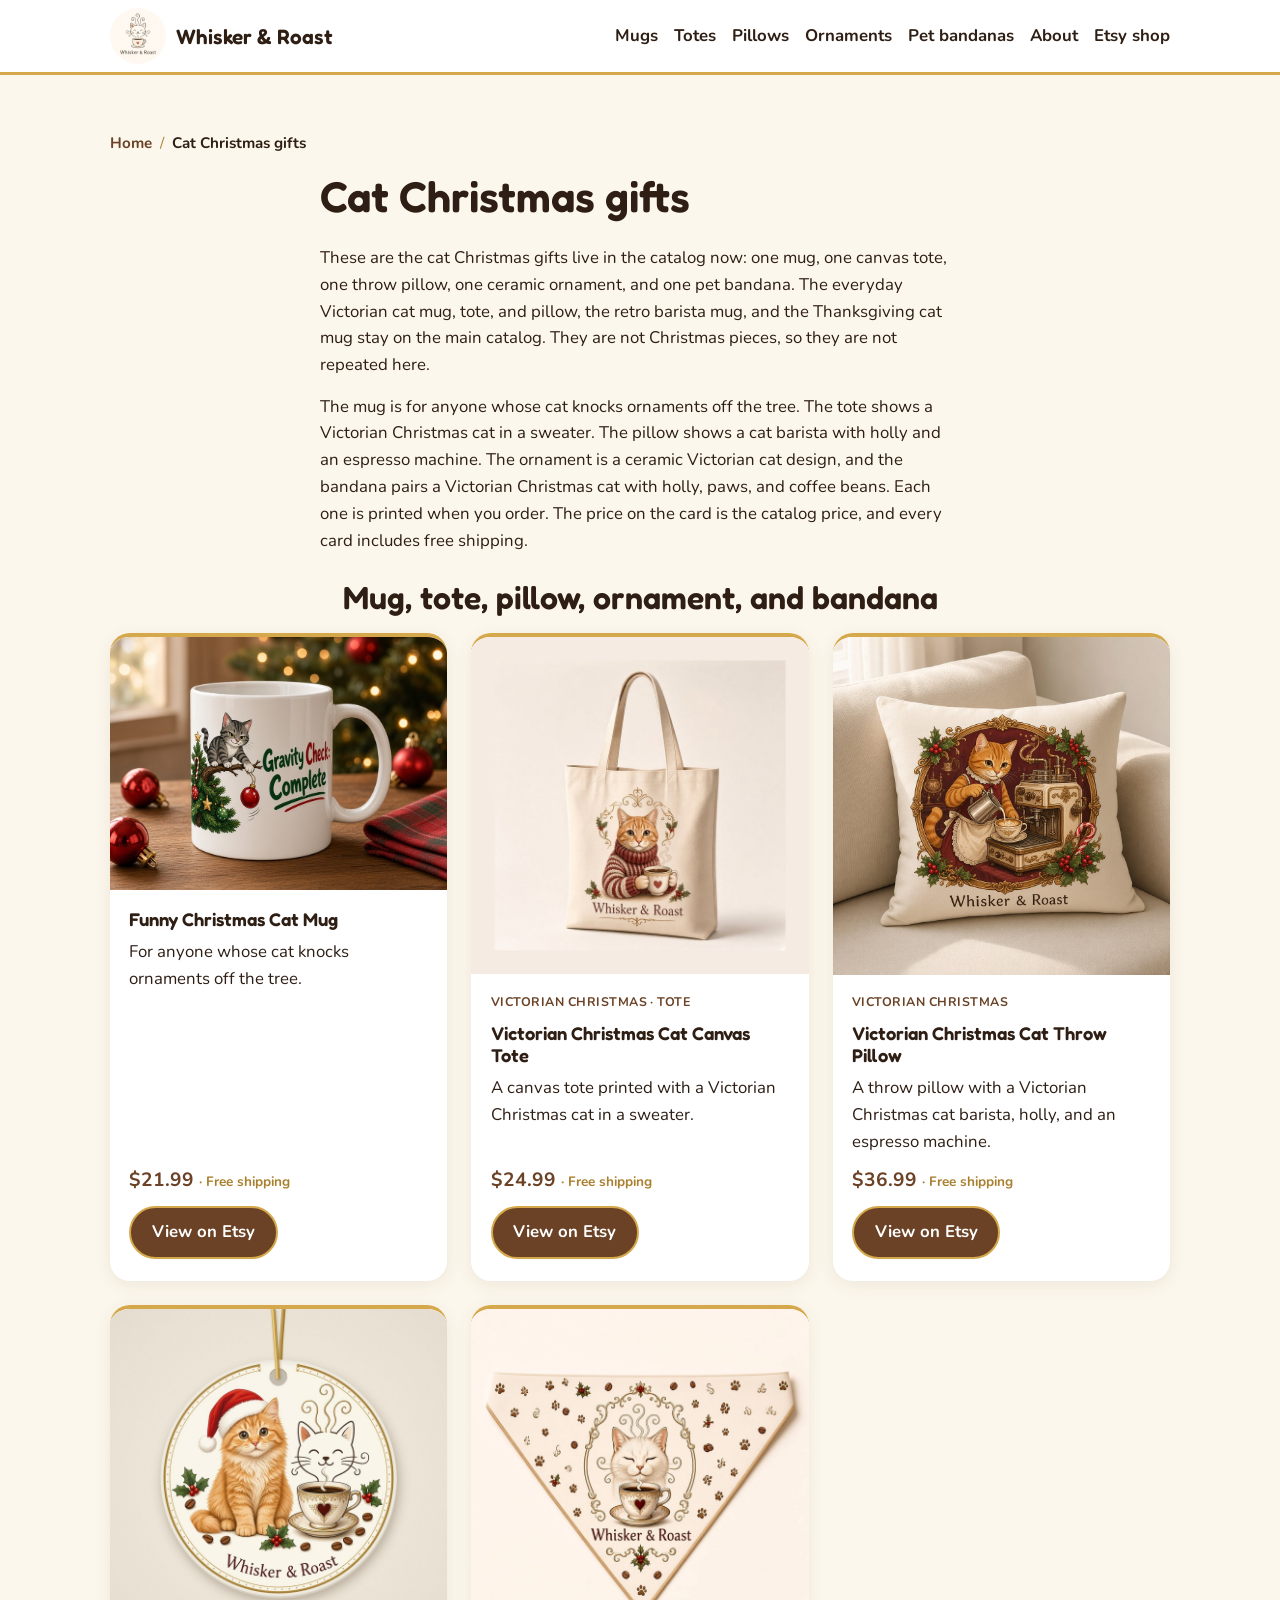
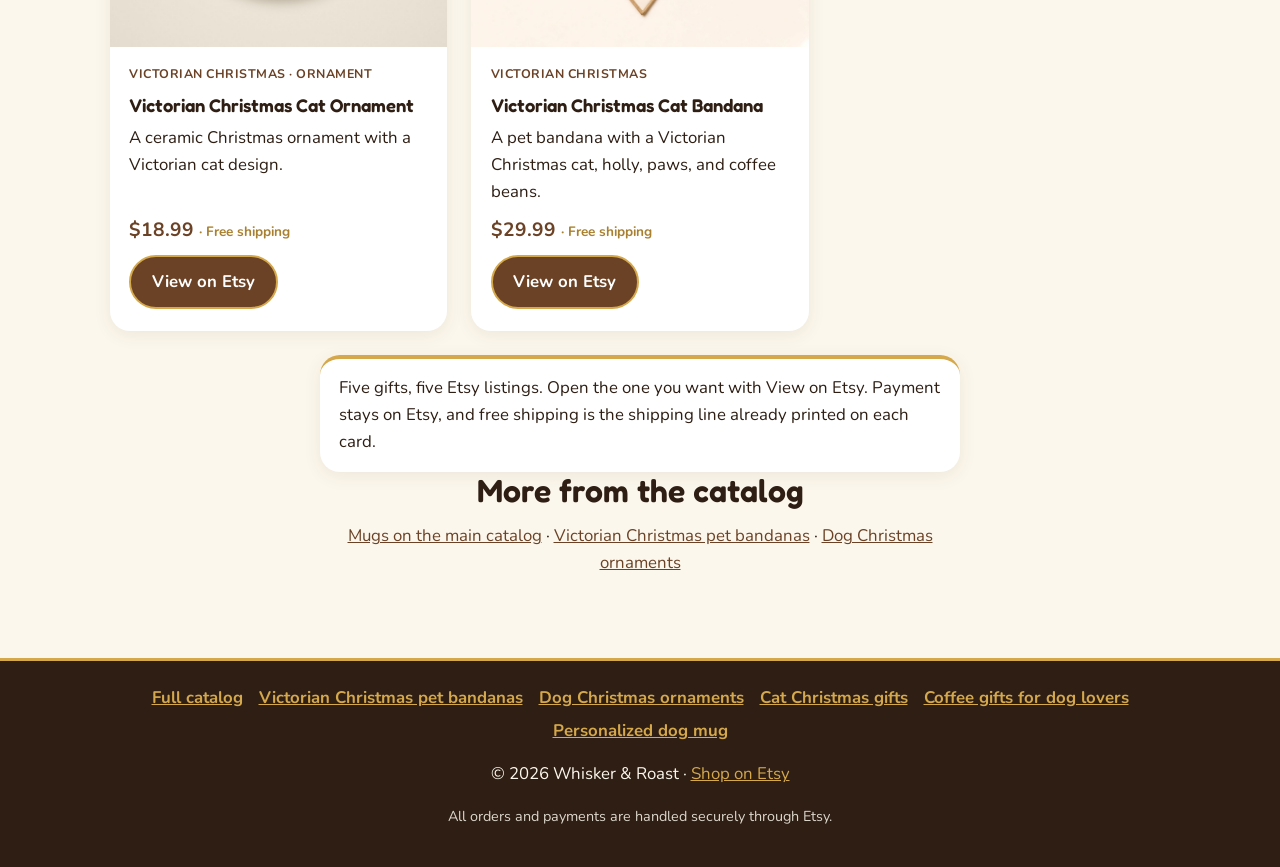
==== cat-christmas-gifts/index.html @ e95209ba "Add crawlable gift pages for live catalog products Give the Victorian bandanas, Victorian dog orname" ====
<!DOCTYPE html>
<html lang="en">
<head>
  <meta charset="utf-8">
  <meta name="viewport" content="width=device-width, initial-scale=1">
  <title>Cat Christmas Gifts — Whisker &amp; Roast</title>
  <meta name="description" content="Cat Christmas gifts from the live catalog: a funny mug, Victorian tote, throw pillow, ceramic ornament, and pet bandana. Free shipping, checkout on Etsy.">
  <link rel="canonical" href="https://whiskerandroast.com/cat-christmas-gifts/">
  <meta property="og:type" content="website">
  <meta property="og:site_name" content="Whisker &amp; Roast">
  <meta property="og:title" content="Cat Christmas Gifts — Whisker &amp; Roast">
  <meta property="og:description" content="Cat Christmas gifts from the live catalog: a funny mug, Victorian tote, throw pillow, ceramic ornament, and pet bandana. Free shipping, checkout on Etsy.">
  <meta property="og:url" content="https://whiskerandroast.com/cat-christmas-gifts/">
  <meta property="og:image" content="https://whiskerandroast.com/images/02_cat_ornament_mockup.jpg">
  <meta property="og:image:alt" content="White coffee mug showing a cat knocking a red ornament off a Christmas tree, with the words Gravity Check: Complete.">
  <meta property="og:image:width" content="900">
  <meta property="og:image:height" content="675">
  <meta name="twitter:card" content="summary_large_image">
  <meta name="twitter:title" content="Cat Christmas Gifts — Whisker &amp; Roast">
  <meta name="twitter:description" content="Cat Christmas gifts from the live catalog: a funny mug, Victorian tote, throw pillow, ceramic ornament, and pet bandana. Free shipping, checkout on Etsy.">
  <meta name="twitter:image" content="https://whiskerandroast.com/images/02_cat_ornament_mockup.jpg">
  <meta name="twitter:image:alt" content="White coffee mug showing a cat knocking a red ornament off a Christmas tree, with the words Gravity Check: Complete.">
  <script type="application/ld+json">
  {
  "@context": "https://schema.org",
  "@graph": [
    {
      "@type": "Organization",
      "@id": "https://whiskerandroast.com/#organization",
      "name": "Whisker & Roast",
      "url": "https://whiskerandroast.com/",
      "logo": "https://whiskerandroast.com/images/logo.jpg",
      "description": "Print-on-demand dog and cat coffee mugs, canvas totes, throw pillows, Christmas ornaments, and pet bandanas, sold on Etsy.",
      "sameAs": [
        "https://www.etsy.com/shop/WhiskerAndRoast"
      ]
    },
    {
      "@type": "WebSite",
      "@id": "https://whiskerandroast.com/#website",
      "url": "https://whiskerandroast.com/",
      "name": "Whisker & Roast",
      "publisher": {
        "@id": "https://whiskerandroast.com/#organization"
      },
      "description": "Catalog of Whisker & Roast pet and coffee-themed gifts; purchases complete on Etsy."
    },
    {
      "@type": "WebPage",
      "@id": "https://whiskerandroast.com/cat-christmas-gifts/#webpage",
      "url": "https://whiskerandroast.com/cat-christmas-gifts/",
      "name": "Cat Christmas Gifts — Whisker & Roast",
      "description": "Cat Christmas gifts from the live catalog: a funny mug, Victorian tote, throw pillow, ceramic ornament, and pet bandana. Free shipping, checkout on Etsy.",
      "inLanguage": "en",
      "isPartOf": {
        "@id": "https://whiskerandroast.com/#website"
      },
      "publisher": {
        "@id": "https://whiskerandroast.com/#organization"
      },
      "breadcrumb": {
        "@id": "https://whiskerandroast.com/cat-christmas-gifts/#breadcrumb"
      },
      "mainEntity": {
        "@id": "https://whiskerandroast.com/cat-christmas-gifts/#products"
      },
      "primaryImageOfPage": {
        "@type": "ImageObject",
        "url": "https://whiskerandroast.com/images/02_cat_ornament_mockup.jpg",
        "width": 900,
        "height": 675,
        "caption": "White coffee mug showing a cat knocking a red ornament off a Christmas tree, with the words Gravity Check: Complete."
      }
    },
    {
      "@type": "BreadcrumbList",
      "@id": "https://whiskerandroast.com/cat-christmas-gifts/#breadcrumb",
      "itemListElement": [
        {
          "@type": "ListItem",
          "position": 1,
          "name": "Home",
          "item": "https://whiskerandroast.com/"
        },
        {
          "@type": "ListItem",
          "position": 2,
          "name": "Cat Christmas gifts",
          "item": "https://whiskerandroast.com/cat-christmas-gifts/"
        }
      ]
    },
    {
      "@type": "ItemList",
      "@id": "https://whiskerandroast.com/cat-christmas-gifts/#products",
      "name": "Cat Christmas gifts",
      "numberOfItems": 5,
      "itemListElement": [
        {
          "@type": "ListItem",
          "position": 1,
          "url": "https://whiskerandroast.com/cat-christmas-gifts/#funny-christmas-cat-mug",
          "name": "Funny Christmas Cat Mug",
          "item": {
            "@id": "https://whiskerandroast.com/cat-christmas-gifts/#funny-christmas-cat-mug"
          }
        },
        {
          "@type": "ListItem",
          "position": 2,
          "url": "https://whiskerandroast.com/cat-christmas-gifts/#victorian-christmas-cat-canvas-tote",
          "name": "Victorian Christmas Cat Canvas Tote",
          "item": {
            "@id": "https://whiskerandroast.com/cat-christmas-gifts/#victorian-christmas-cat-canvas-tote"
          }
        },
        {
          "@type": "ListItem",
          "position": 3,
          "url": "https://whiskerandroast.com/cat-christmas-gifts/#victorian-christmas-cat-throw-pillow",
          "name": "Victorian Christmas Cat Throw Pillow",
          "item": {
            "@id": "https://whiskerandroast.com/cat-christmas-gifts/#victorian-christmas-cat-throw-pillow"
          }
        },
        {
          "@type": "ListItem",
          "position": 4,
          "url": "https://whiskerandroast.com/cat-christmas-gifts/#victorian-christmas-cat-ornament",
          "name": "Victorian Christmas Cat Ornament",
          "item": {
            "@id": "https://whiskerandroast.com/cat-christmas-gifts/#victorian-christmas-cat-ornament"
          }
        },
        {
          "@type": "ListItem",
          "position": 5,
          "url": "https://whiskerandroast.com/cat-christmas-gifts/#victorian-christmas-cat-bandana",
          "name": "Victorian Christmas Cat Bandana",
          "item": {
            "@id": "https://whiskerandroast.com/cat-christmas-gifts/#victorian-christmas-cat-bandana"
          }
        }
      ]
    },
    {
      "@type": "Product",
      "@id": "https://whiskerandroast.com/cat-christmas-gifts/#funny-christmas-cat-mug",
      "name": "Funny Christmas Cat Mug",
      "description": "For anyone whose cat knocks ornaments off the tree.",
      "image": {
        "@type": "ImageObject",
        "url": "https://whiskerandroast.com/images/02_cat_ornament_mockup.jpg",
        "width": 900,
        "height": 675,
        "caption": "White coffee mug showing a cat knocking a red ornament off a Christmas tree, with the words Gravity Check: Complete."
      },
      "url": "https://whiskerandroast.com/cat-christmas-gifts/#funny-christmas-cat-mug",
      "brand": {
        "@type": "Brand",
        "name": "Whisker & Roast"
      },
      "offers": {
        "@type": "Offer",
        "url": "https://www.etsy.com/listing/4608947349/funny-christmas-cat-mug-cat-knocking",
        "price": "21.99",
        "priceCurrency": "USD",
        "seller": {
          "@id": "https://whiskerandroast.com/#organization"
        }
      }
    },
    {
      "@type": "Product",
      "@id": "https://whiskerandroast.com/cat-christmas-gifts/#victorian-christmas-cat-canvas-tote",
      "name": "Victorian Christmas Cat Canvas Tote",
      "description": "A canvas tote printed with a Victorian Christmas cat in a sweater.",
      "image": {
        "@type": "ImageObject",
        "url": "https://whiskerandroast.com/images/christmas_victorian_cat_tote.jpg",
        "width": 1400,
        "height": 1400,
        "caption": "Natural canvas tote printed with an orange tabby cat in a striped Christmas sweater, holding a coffee cup, with holly and the words Whisker and Roast."
      },
      "url": "https://whiskerandroast.com/cat-christmas-gifts/#victorian-christmas-cat-canvas-tote",
      "brand": {
        "@type": "Brand",
        "name": "Whisker & Roast"
      },
      "offers": {
        "@type": "Offer",
        "url": "https://www.etsy.com/listing/4610541437/victorian-christmas-cat-canvas-tote",
        "price": "24.99",
        "priceCurrency": "USD",
        "seller": {
          "@id": "https://whiskerandroast.com/#organization"
        }
      }
    },
    {
      "@type": "Product",
      "@id": "https://whiskerandroast.com/cat-christmas-gifts/#victorian-christmas-cat-throw-pillow",
      "name": "Victorian Christmas Cat Throw Pillow",
      "description": "A throw pillow with a Victorian Christmas cat barista, holly, and an espresso machine.",
      "image": {
        "@type": "ImageObject",
        "url": "https://whiskerandroast.com/images/christmas_victorian_cat_pillow.jpg",
        "width": 1024,
        "height": 1024,
        "caption": "Throw pillow on a sofa showing an orange cat barista at an espresso machine, framed by holly, with the words Whisker and Roast."
      },
      "url": "https://whiskerandroast.com/cat-christmas-gifts/#victorian-christmas-cat-throw-pillow",
      "brand": {
        "@type": "Brand",
        "name": "Whisker & Roast"
      },
      "offers": {
        "@type": "Offer",
        "url": "https://www.etsy.com/listing/4610563064/victorian-christmas-cat-throw-pillow",
        "price": "36.99",
        "priceCurrency": "USD",
        "seller": {
          "@id": "https://whiskerandroast.com/#organization"
        }
      }
    },
    {
      "@type": "Product",
      "@id": "https://whiskerandroast.com/cat-christmas-gifts/#victorian-christmas-cat-ornament",
      "name": "Victorian Christmas Cat Ornament",
      "description": "A ceramic Christmas ornament with a Victorian cat design.",
      "image": {
        "@type": "ImageObject",
        "url": "https://whiskerandroast.com/images/christmas_victorian_cat_ornament.jpg",
        "width": 1400,
        "height": 1400,
        "caption": "Round cream ceramic Christmas ornament hung from a gold cord, an orange kitten in a Santa hat beside a gold-trimmed coffee cup, holly, coffee beans, and the words Whisker and Roast."
      },
      "url": "https://whiskerandroast.com/cat-christmas-gifts/#victorian-christmas-cat-ornament",
      "brand": {
        "@type": "Brand",
        "name": "Whisker & Roast"
      },
      "offers": {
        "@type": "Offer",
        "url": "https://www.etsy.com/listing/4610562234/victorian-christmas-cat-ornament-whisker",
        "price": "18.99",
        "priceCurrency": "USD",
        "seller": {
          "@id": "https://whiskerandroast.com/#organization"
        }
      }
    },
    {
      "@type": "Product",
      "@id": "https://whiskerandroast.com/cat-christmas-gifts/#victorian-christmas-cat-bandana",
      "name": "Victorian Christmas Cat Bandana",
      "description": "A pet bandana with a Victorian Christmas cat, holly, paws, and coffee beans.",
      "image": {
        "@type": "ImageObject",
        "url": "https://whiskerandroast.com/images/christmas_victorian_cat_bandana.jpg",
        "width": 1400,
        "height": 1400,
        "caption": "Cream triangular pet bandana with a Victorian Christmas cat, a coffee cup, holly, paw prints, and coffee beans."
      },
      "url": "https://whiskerandroast.com/cat-christmas-gifts/#victorian-christmas-cat-bandana",
      "brand": {
        "@type": "Brand",
        "name": "Whisker & Roast"
      },
      "offers": {
        "@type": "Offer",
        "url": "https://www.etsy.com/listing/4610562736/victorian-christmas-cat-bandana-whisker",
        "price": "29.99",
        "priceCurrency": "USD",
        "seller": {
          "@id": "https://whiskerandroast.com/#organization"
        }
      }
    }
  ]
}
  </script>
  <link rel="icon" href="/favicon.ico" sizes="any">
  <link rel="apple-touch-icon" href="/images/apple-touch-icon.png">
  <meta name="theme-color" content="#FCF8EF">
  <link rel="preconnect" href="https://fonts.googleapis.com">
  <link rel="preconnect" href="https://fonts.gstatic.com" crossorigin>
  <link href="https://fonts.googleapis.com/css2?family=Fredoka:wght@500;600&family=Nunito:wght@400;600;700&display=swap" rel="stylesheet">
  <link rel="stylesheet" href="/css/style.css">
</head>
<body>
  <a class="skip" href="#main">Skip to content</a>
  <header class="site-header">
    <div class="wrap header-inner">
      <a class="brand" href="/"><img src="/images/logo.jpg" alt="Whisker &amp; Roast logo" width="56" height="56"><span>Whisker &amp; Roast</span></a>
      <nav class="site-nav" aria-label="Main">
        <a href="/#mugs">Mugs</a>
        <a href="/#totes">Totes</a>
        <a href="/#pillows">Pillows</a>
        <a href="/#ornaments">Ornaments</a>
        <a href="/#bandanas">Pet bandanas</a>
        <a href="/#about">About</a>
        <a href="https://www.etsy.com/shop/WhiskerAndRoast" target="_blank" rel="noopener">Etsy shop</a>
      </nav>
    </div>
  </header>
  <main id="main">
    <article class="wrap section">
      <nav class="crumbs" aria-label="Breadcrumb">
        <ol>
          <li><a href="/">Home</a></li>
          <li aria-current="page">Cat Christmas gifts</li>
        </ol>
      </nav>
      <div class="page-intro">
        <h1>Cat Christmas gifts</h1>
        <p>These are the cat Christmas gifts live in the catalog now: one mug, one canvas tote, one throw pillow, one ceramic ornament, and one pet bandana. The everyday Victorian cat mug, tote, and pillow, the retro barista mug, and the Thanksgiving cat mug stay on the main catalog. They are not Christmas pieces, so they are not repeated here.</p>
        <p>The mug is for anyone whose cat knocks ornaments off the tree. The tote shows a Victorian Christmas cat in a sweater. The pillow shows a cat barista with holly and an espresso machine. The ornament is a ceramic Victorian cat design, and the bandana pairs a Victorian Christmas cat with holly, paws, and coffee beans. Each one is printed when you order. The price on the card is the catalog price, and every card includes free shipping.</p>
      </div>
      <h2>Mug, tote, pillow, ornament, and bandana</h2>
      <div class="grid">
      <article class="card" id="funny-christmas-cat-mug">
        <img src="/images/02_cat_ornament_mockup.jpg" alt="White coffee mug showing a cat knocking a red ornament off a Christmas tree, with the words Gravity Check: Complete." width="900" height="675" loading="lazy">
        <div class="card-body">
          <h3>Funny Christmas Cat Mug</h3>
          <p>For anyone whose cat knocks ornaments off the tree.</p>
          <p class="price">$21.99 <span>· Free shipping</span></p>
          <a class="btn" href="https://www.etsy.com/listing/4608947349/funny-christmas-cat-mug-cat-knocking" target="_blank" rel="noopener" aria-label="View Funny Christmas Cat Mug on Etsy">View on Etsy</a>
        </div>
      </article>
      <article class="card" id="victorian-christmas-cat-canvas-tote">
        <img src="/images/christmas_victorian_cat_tote.jpg" alt="Natural canvas tote printed with an orange tabby cat in a striped Christmas sweater, holding a coffee cup, with holly and the words Whisker and Roast." width="1400" height="1400" loading="lazy">
        <div class="card-body">
          <p class="collection">Victorian Christmas · Tote</p>
          <h3>Victorian Christmas Cat Canvas Tote</h3>
          <p>A canvas tote printed with a Victorian Christmas cat in a sweater.</p>
          <p class="price">$24.99 <span>· Free shipping</span></p>
          <a class="btn" href="https://www.etsy.com/listing/4610541437/victorian-christmas-cat-canvas-tote" target="_blank" rel="noopener" aria-label="View Victorian Christmas Cat Canvas Tote on Etsy">View on Etsy</a>
        </div>
      </article>
      <article class="card" id="victorian-christmas-cat-throw-pillow">
        <img src="/images/christmas_victorian_cat_pillow.jpg" alt="Throw pillow on a sofa showing an orange cat barista at an espresso machine, framed by holly, with the words Whisker and Roast." width="1024" height="1024" loading="lazy">
        <div class="card-body">
          <p class="collection">Victorian Christmas</p>
          <h3>Victorian Christmas Cat Throw Pillow</h3>
          <p>A throw pillow with a Victorian Christmas cat barista, holly, and an espresso machine.</p>
          <p class="price">$36.99 <span>· Free shipping</span></p>
          <a class="btn" href="https://www.etsy.com/listing/4610563064/victorian-christmas-cat-throw-pillow" target="_blank" rel="noopener" aria-label="View Victorian Christmas Cat Throw Pillow on Etsy">View on Etsy</a>
        </div>
      </article>
      <article class="card" id="victorian-christmas-cat-ornament">
        <img src="/images/christmas_victorian_cat_ornament.jpg" alt="Round cream ceramic Christmas ornament hung from a gold cord, an orange kitten in a Santa hat beside a gold-trimmed coffee cup, holly, coffee beans, and the words Whisker and Roast." width="1400" height="1400" loading="lazy">
        <div class="card-body">
          <p class="collection">Victorian Christmas · Ornament</p>
          <h3>Victorian Christmas Cat Ornament</h3>
          <p>A ceramic Christmas ornament with a Victorian cat design.</p>
          <p class="price">$18.99 <span>· Free shipping</span></p>
          <a class="btn" href="https://www.etsy.com/listing/4610562234/victorian-christmas-cat-ornament-whisker" target="_blank" rel="noopener" aria-label="View Victorian Christmas Cat Ornament on Etsy">View on Etsy</a>
        </div>
      </article>
      <article class="card" id="victorian-christmas-cat-bandana">
        <img src="/images/christmas_victorian_cat_bandana.jpg" alt="Cream triangular pet bandana with a Victorian Christmas cat, a coffee cup, holly, paw prints, and coffee beans." width="1400" height="1400" loading="lazy">
        <div class="card-body">
          <p class="collection">Victorian Christmas</p>
          <h3>Victorian Christmas Cat Bandana</h3>
          <p>A pet bandana with a Victorian Christmas cat, holly, paws, and coffee beans.</p>
          <p class="price">$29.99 <span>· Free shipping</span></p>
          <a class="btn" href="https://www.etsy.com/listing/4610562736/victorian-christmas-cat-bandana-whisker" target="_blank" rel="noopener" aria-label="View Victorian Christmas Cat Bandana on Etsy">View on Etsy</a>
        </div>
      </article>
      </div>
      <div class="page-note">
        <p>Five gifts, five Etsy listings. Open the one you want with View on Etsy. Payment stays on Etsy, and free shipping is the shipping line already printed on each card.</p>
      </div>
      <h2>More from the catalog</h2>
      <p class="lead"><a href="/#mugs">Mugs on the main catalog</a> · <a href="/victorian-christmas-pet-bandana/">Victorian Christmas pet bandanas</a> · <a href="/dog-christmas-ornaments/">Dog Christmas ornaments</a></p>
    </article>
  </main>
  <footer class="site-footer">
    <div class="wrap">
      <nav class="footer-links" aria-label="Gift pages">
        <a href="/">Full catalog</a>
        <a href="/victorian-christmas-pet-bandana/">Victorian Christmas pet bandanas</a>
        <a href="/dog-christmas-ornaments/">Dog Christmas ornaments</a>
        <a href="/cat-christmas-gifts/" aria-current="page">Cat Christmas gifts</a>
        <a href="/coffee-gifts-for-dog-lovers/">Coffee gifts for dog lovers</a>
        <a href="/personalized-dog-mug/">Personalized dog mug</a>
      </nav>
      <p>© 2026 Whisker &amp; Roast · <a href="https://www.etsy.com/shop/WhiskerAndRoast" target="_blank" rel="noopener">Shop on Etsy</a></p>
      <p class="small">All orders and payments are handled securely through Etsy.</p>
    </div>
  </footer>
</body>
</html>
---- css/style.css ----
:root{--cream:#FCF7EC;--brown:#2E1E14;--coffee:#6B4226;--gold:#D4A84B;--golddk:#A9802F;--wash:#EFDFC0;--white:#fff}
*{box-sizing:border-box}html{scroll-behavior:smooth}
body{margin:0;background:var(--cream);color:var(--brown);font:1.05rem/1.6 Nunito,system-ui,sans-serif}
h1,h2,h3{font-family:Fredoka,Nunito,sans-serif;font-weight:600;line-height:1.2;margin:0 0 .5em}
a{color:var(--coffee)}img{max-width:100%;height:auto;display:block}
:focus-visible{outline:3px solid var(--golddk);outline-offset:3px}
.wrap{max-width:1100px;margin:0 auto;padding:0 1.25rem}
.skip{position:absolute;left:-999px;top:0;background:var(--brown);color:#fff;padding:.5rem 1rem;z-index:10}.skip:focus{left:0}
.site-header{background:var(--white);border-bottom:3px solid var(--gold);position:sticky;top:0;z-index:5}
.header-inner{display:flex;align-items:center;justify-content:space-between;gap:1rem;padding-top:.5rem;padding-bottom:.5rem;flex-wrap:wrap}
.brand{display:flex;align-items:center;gap:.6rem;text-decoration:none;color:var(--brown);font:600 1.3rem Fredoka,sans-serif}
.brand img{width:56px;height:56px;border-radius:50%;object-fit:cover}
.site-nav{display:flex;gap:.15rem 1rem;flex-wrap:wrap;align-items:center}
.site-nav a{text-decoration:none;font-weight:700;color:var(--brown);padding:.4rem 0}
.site-nav a:hover,.site-nav a:focus-visible{color:var(--golddk)}
.hero{background:linear-gradient(180deg,var(--wash),var(--cream))}
.hero-inner{display:grid;grid-template-columns:1.2fr 1fr;gap:2rem;align-items:center;padding-top:3.5rem;padding-bottom:3.5rem}
.hero h1{font-size:clamp(2rem,5vw,3.2rem)}.hero p{font-size:1.15rem;max-width:40rem}
.hero-logo{border-radius:50%;max-width:340px;justify-self:center;border:4px solid var(--gold);box-shadow:0 10px 30px rgba(46,30,20,.18)}
.cta{display:flex;gap:.8rem;flex-wrap:wrap;margin-top:1.2rem}
.btn{display:inline-block;background:var(--coffee);color:#fff;border:2px solid var(--gold);text-decoration:none;font-weight:700;padding:.7rem 1.3rem;border-radius:999px;transition:background .2s}
.btn:hover,.btn:focus{background:var(--gold);color:var(--brown)}
.btn-alt{background:transparent;color:var(--brown);border:2px solid var(--brown)}.btn-alt:hover,.btn-alt:focus{background:var(--brown);color:#fff}
.section{padding-top:3.5rem;padding-bottom:3.5rem;scroll-margin-top:6.5rem}#about{scroll-margin-top:6.5rem}.section h2{font-size:2rem;text-align:center}
.lead{text-align:center;max-width:38rem;margin:-.2rem auto 1.6rem}
.grid{display:grid;grid-template-columns:repeat(auto-fit,minmax(min(100%,16.5rem),1fr));gap:1.5rem}
.grid+.grid{margin-top:1.25rem}
.card{background:var(--white);border-top:4px solid var(--gold);border-radius:20px;overflow:hidden;box-shadow:0 4px 18px rgba(61,43,31,.08);display:flex;flex-direction:column}
.card>img{width:100%;height:auto;object-fit:contain;background:var(--cream)}
.card-body{padding:1.1rem 1.2rem 1.4rem;display:flex;flex-direction:column;flex:1}
.card h3{font-size:1.15rem}.card p{margin:0 0 .6rem}
.collection{font-size:.78rem;font-weight:700;letter-spacing:.04em;text-transform:uppercase;color:var(--coffee);margin:0 0 .35rem}
.card-text{border-top:none;border-left:4px solid var(--gold);border-radius:16px}
.price{font-weight:700;font-size:1.2rem;color:var(--coffee);margin-top:auto!important}.price span{font-size:.85rem;color:var(--golddk)}
.card .btn{align-self:flex-start}
.about{background:var(--white)}.narrow{max-width:720px;text-align:center}
.site-footer{background:var(--brown);border-top:3px solid var(--gold);color:var(--cream);text-align:center;padding:1.5rem 0}.site-footer a{color:var(--gold)}.small{font-size:.9rem;opacity:.85}
.footer-links{display:flex;flex-wrap:wrap;justify-content:center;gap:.35rem 1rem;margin:0 0 .9rem;padding:0}
.footer-links a{font-weight:700}
.gift-guides{padding-top:1.75rem;padding-bottom:.25rem}
.gift-guides h2{font-size:1.5rem;text-align:center}
.gift-guides p{text-align:center;max-width:36rem;margin:0 auto 1rem}
.gift-guides ul{display:flex;flex-wrap:wrap;justify-content:center;gap:.6rem;list-style:none;margin:0;padding:0}
.gift-guides a{display:inline-block;background:var(--white);color:var(--brown);text-decoration:none;font-weight:700;border:2px solid var(--gold);border-radius:999px;padding:.5rem .95rem}
.gift-guides a:hover,.gift-guides a:focus-visible{background:var(--gold);color:var(--brown)}
.page-intro{max-width:40rem;margin:0 auto 1.5rem}
.page-intro h1{font-size:clamp(1.85rem,4.5vw,2.7rem)}
.page-intro p{margin:0 0 .9rem}
.crumbs{font-size:.95rem;margin:0 0 1rem}
.crumbs ol{display:flex;flex-wrap:wrap;gap:.3rem .5rem;list-style:none;padding:0;margin:0}
.crumbs a{font-weight:700;text-decoration:none}
.crumbs a:hover,.crumbs a:focus-visible{text-decoration:underline}
.crumbs li[aria-current="page"]{font-weight:700}
.crumbs li:not(:last-child)::after{content:"/";margin-left:.5rem;color:var(--golddk)}
.page-note{max-width:40rem;margin:1.5rem auto 0;background:var(--white);border-top:4px solid var(--gold);border-radius:20px;padding:1rem 1.2rem;box-shadow:0 4px 18px rgba(61,43,31,.08)}
.page-note p{margin:0}
.grid-single{grid-template-columns:repeat(auto-fit,minmax(min(100%,18rem),22.5rem));justify-content:center}
@media(min-width:860px){#pillows .grid{grid-template-columns:repeat(2,minmax(0,1fr))}}
@media(max-width:720px){
  .hero-inner{grid-template-columns:1fr;text-align:center}.hero p{margin:0 auto}.cta{justify-content:center}.hero-logo{max-width:220px;grid-row:1}
  .header-inner{align-items:flex-start}
  .site-nav{gap:.15rem .85rem}
  .section,#about{scroll-margin-top:10.5rem}
}
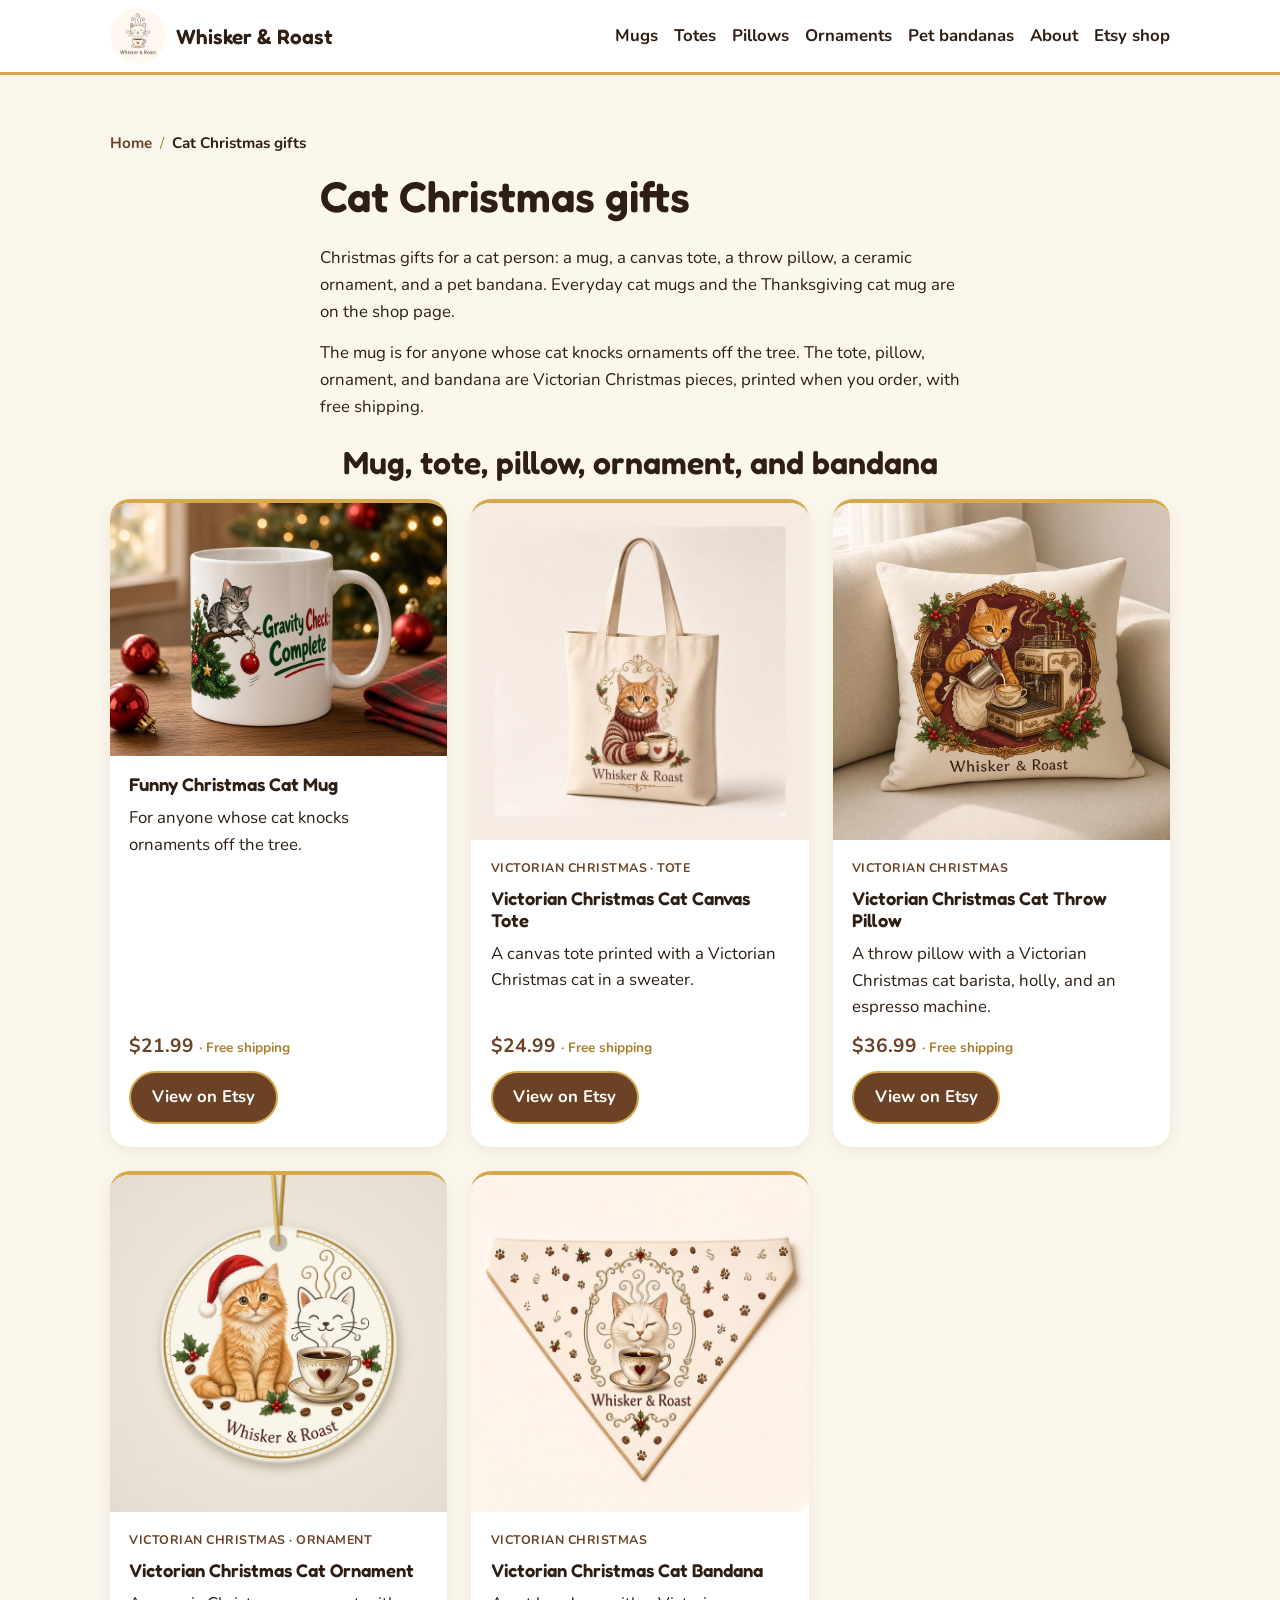
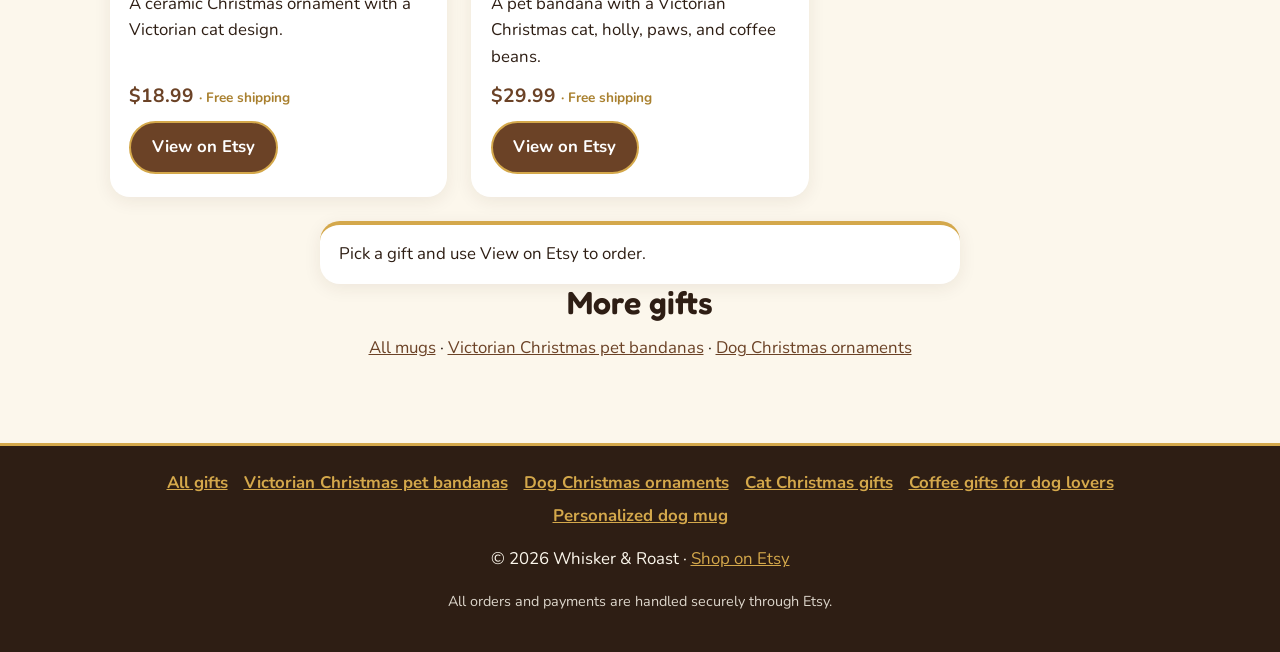
==== commit b4d60a05: "Polish gift page copy for shoppers Replace internal catalog notes with shorter customer wording. Pro" ====
--- a/cat-christmas-gifts/index.html
+++ b/cat-christmas-gifts/index.html
@@ -4,12 +4,12 @@
   <meta charset="utf-8">
   <meta name="viewport" content="width=device-width, initial-scale=1">
   <title>Cat Christmas Gifts — Whisker &amp; Roast</title>
-  <meta name="description" content="Cat Christmas gifts from the live catalog: a funny mug, Victorian tote, throw pillow, ceramic ornament, and pet bandana. Free shipping, checkout on Etsy.">
+  <meta name="description" content="Cat Christmas gifts: a funny mug, a Victorian tote, throw pillow, ceramic ornament, and pet bandana. Free shipping, and you order on Etsy.">
   <link rel="canonical" href="https://whiskerandroast.com/cat-christmas-gifts/">
   <meta property="og:type" content="website">
   <meta property="og:site_name" content="Whisker &amp; Roast">
   <meta property="og:title" content="Cat Christmas Gifts — Whisker &amp; Roast">
-  <meta property="og:description" content="Cat Christmas gifts from the live catalog: a funny mug, Victorian tote, throw pillow, ceramic ornament, and pet bandana. Free shipping, checkout on Etsy.">
+  <meta property="og:description" content="Cat Christmas gifts: a funny mug, a Victorian tote, throw pillow, ceramic ornament, and pet bandana. Free shipping, and you order on Etsy.">
   <meta property="og:url" content="https://whiskerandroast.com/cat-christmas-gifts/">
   <meta property="og:image" content="https://whiskerandroast.com/images/02_cat_ornament_mockup.jpg">
   <meta property="og:image:alt" content="White coffee mug showing a cat knocking a red ornament off a Christmas tree, with the words Gravity Check: Complete.">
@@ -17,7 +17,7 @@
   <meta property="og:image:height" content="675">
   <meta name="twitter:card" content="summary_large_image">
   <meta name="twitter:title" content="Cat Christmas Gifts — Whisker &amp; Roast">
-  <meta name="twitter:description" content="Cat Christmas gifts from the live catalog: a funny mug, Victorian tote, throw pillow, ceramic ornament, and pet bandana. Free shipping, checkout on Etsy.">
+  <meta name="twitter:description" content="Cat Christmas gifts: a funny mug, a Victorian tote, throw pillow, ceramic ornament, and pet bandana. Free shipping, and you order on Etsy.">
   <meta name="twitter:image" content="https://whiskerandroast.com/images/02_cat_ornament_mockup.jpg">
   <meta name="twitter:image:alt" content="White coffee mug showing a cat knocking a red ornament off a Christmas tree, with the words Gravity Check: Complete.">
   <script type="application/ld+json">
@@ -50,7 +50,7 @@
       "@id": "https://whiskerandroast.com/cat-christmas-gifts/#webpage",
       "url": "https://whiskerandroast.com/cat-christmas-gifts/",
       "name": "Cat Christmas Gifts — Whisker & Roast",
-      "description": "Cat Christmas gifts from the live catalog: a funny mug, Victorian tote, throw pillow, ceramic ornament, and pet bandana. Free shipping, checkout on Etsy.",
+      "description": "Cat Christmas gifts: a funny mug, a Victorian tote, throw pillow, ceramic ornament, and pet bandana. Free shipping, and you order on Etsy.",
       "inLanguage": "en",
       "isPartOf": {
         "@id": "https://whiskerandroast.com/#website"
@@ -315,8 +315,8 @@
       </nav>
       <div class="page-intro">
         <h1>Cat Christmas gifts</h1>
-        <p>These are the cat Christmas gifts live in the catalog now: one mug, one canvas tote, one throw pillow, one ceramic ornament, and one pet bandana. The everyday Victorian cat mug, tote, and pillow, the retro barista mug, and the Thanksgiving cat mug stay on the main catalog. They are not Christmas pieces, so they are not repeated here.</p>
-        <p>The mug is for anyone whose cat knocks ornaments off the tree. The tote shows a Victorian Christmas cat in a sweater. The pillow shows a cat barista with holly and an espresso machine. The ornament is a ceramic Victorian cat design, and the bandana pairs a Victorian Christmas cat with holly, paws, and coffee beans. Each one is printed when you order. The price on the card is the catalog price, and every card includes free shipping.</p>
+        <p>Christmas gifts for a cat person: a mug, a canvas tote, a throw pillow, a ceramic ornament, and a pet bandana. Everyday cat mugs and the Thanksgiving cat mug are on the shop page.</p>
+        <p>The mug is for anyone whose cat knocks ornaments off the tree. The tote, pillow, ornament, and bandana are Victorian Christmas pieces, printed when you order, with free shipping.</p>
       </div>
       <h2>Mug, tote, pillow, ornament, and bandana</h2>
       <div class="grid">
@@ -371,16 +371,16 @@
       </article>
       </div>
       <div class="page-note">
-        <p>Five gifts, five Etsy listings. Open the one you want with View on Etsy. Payment stays on Etsy, and free shipping is the shipping line already printed on each card.</p>
+        <p>Pick a gift and use View on Etsy to order.</p>
       </div>
-      <h2>More from the catalog</h2>
-      <p class="lead"><a href="/#mugs">Mugs on the main catalog</a> · <a href="/victorian-christmas-pet-bandana/">Victorian Christmas pet bandanas</a> · <a href="/dog-christmas-ornaments/">Dog Christmas ornaments</a></p>
+      <h2>More gifts</h2>
+      <p class="lead"><a href="/#mugs">All mugs</a> · <a href="/victorian-christmas-pet-bandana/">Victorian Christmas pet bandanas</a> · <a href="/dog-christmas-ornaments/">Dog Christmas ornaments</a></p>
     </article>
   </main>
   <footer class="site-footer">
     <div class="wrap">
       <nav class="footer-links" aria-label="Gift pages">
-        <a href="/">Full catalog</a>
+        <a href="/">All gifts</a>
         <a href="/victorian-christmas-pet-bandana/">Victorian Christmas pet bandanas</a>
         <a href="/dog-christmas-ornaments/">Dog Christmas ornaments</a>
         <a href="/cat-christmas-gifts/" aria-current="page">Cat Christmas gifts</a>
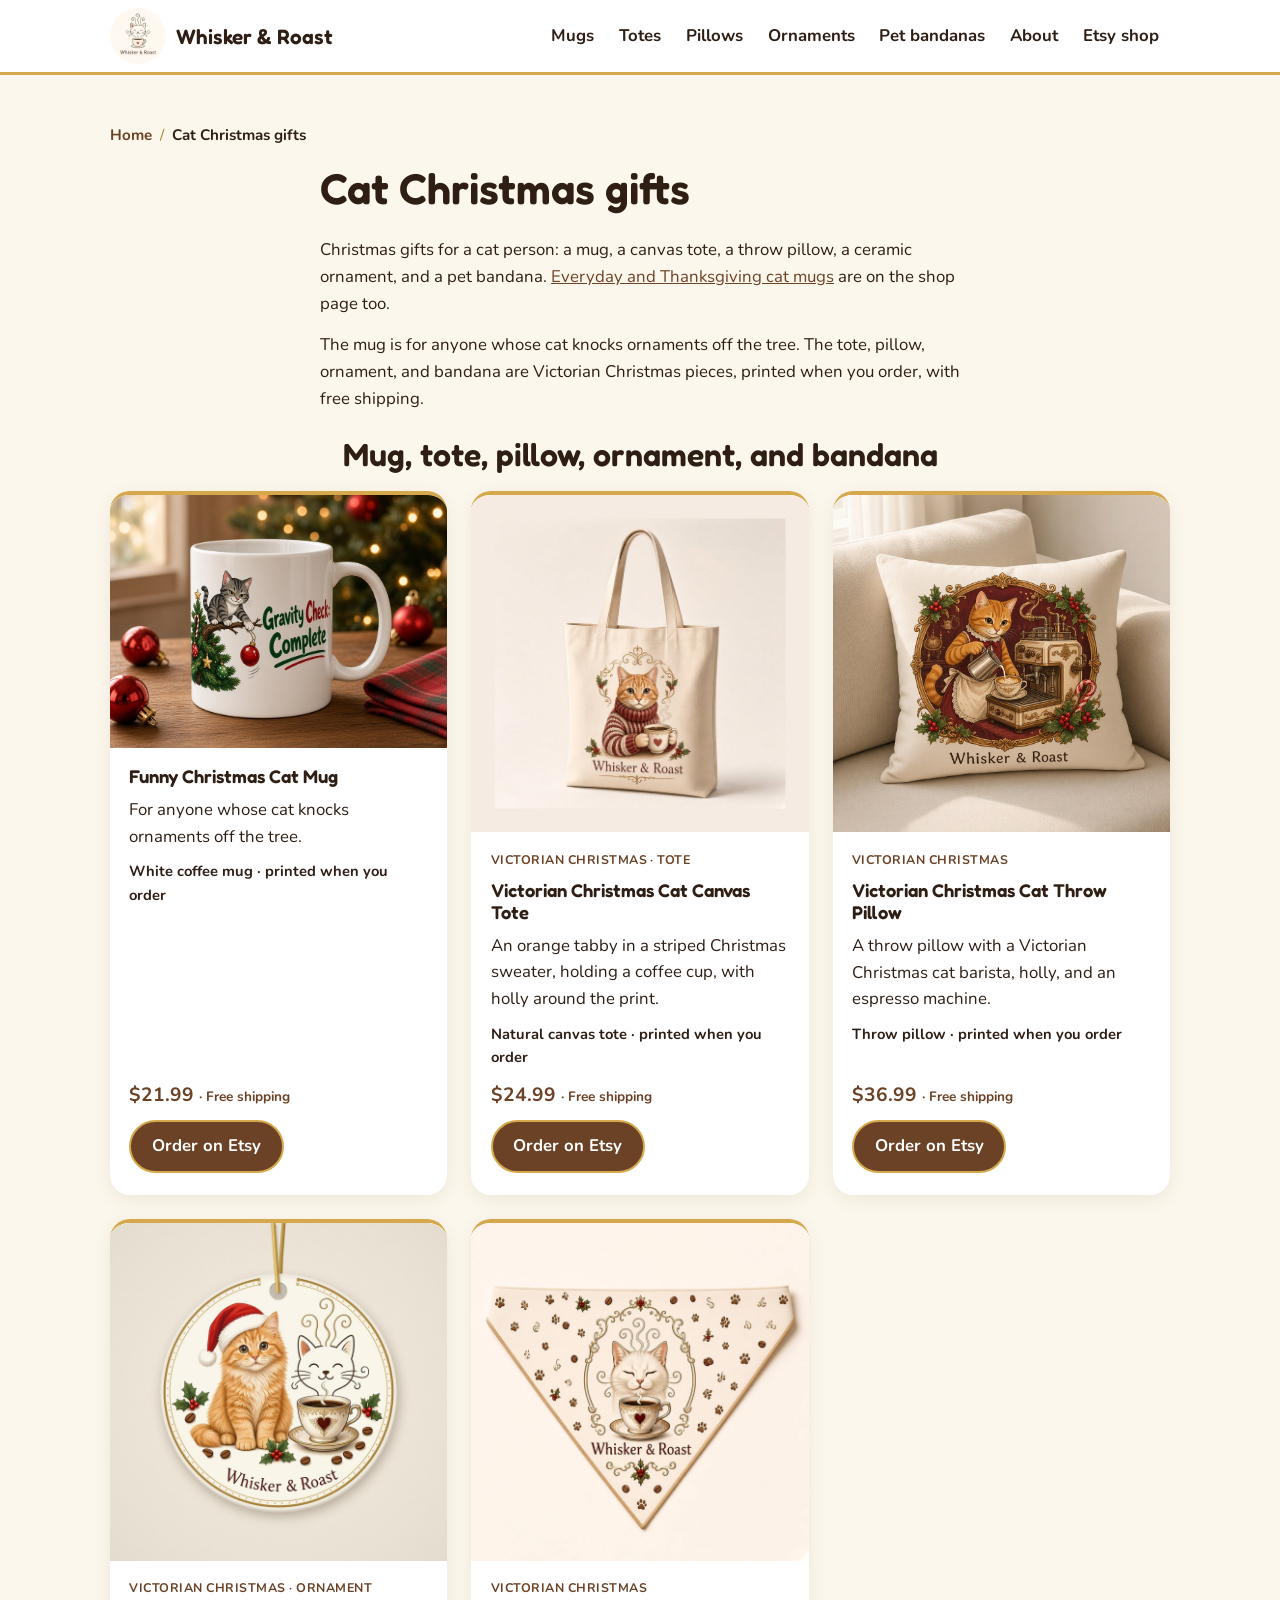
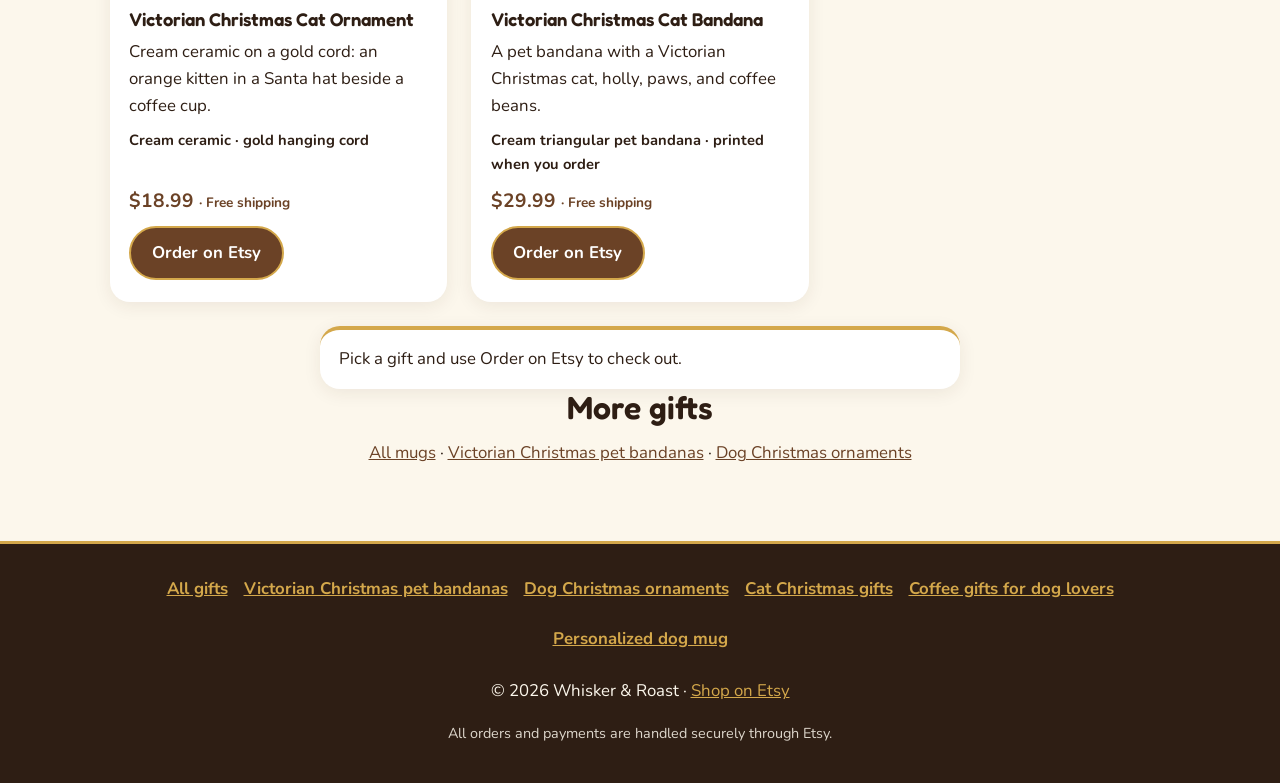
==== commit 8c60f118: "Apply the Nov 10 catalog design fixes Collapse the phone navigation, bring product photos into the f" ====
--- a/cat-christmas-gifts/index.html
+++ b/cat-christmas-gifts/index.html
@@ -1,6 +1,7 @@
 <!DOCTYPE html>
 <html lang="en">
 <head>
+  <script>document.documentElement.classList.add("js");</script>
   <meta charset="utf-8">
   <meta name="viewport" content="width=device-width, initial-scale=1">
   <title>Cat Christmas Gifts — Whisker &amp; Roast</title>
@@ -283,7 +284,7 @@
   </script>
   <link rel="icon" href="/favicon.ico" sizes="any">
   <link rel="apple-touch-icon" href="/images/apple-touch-icon.png">
-  <meta name="theme-color" content="#FCF8EF">
+  <meta name="theme-color" content="#FCF7EC">
   <link rel="preconnect" href="https://fonts.googleapis.com">
   <link rel="preconnect" href="https://fonts.gstatic.com" crossorigin>
   <link href="https://fonts.googleapis.com/css2?family=Fredoka:wght@500;600&family=Nunito:wght@400;600;700&display=swap" rel="stylesheet">
@@ -295,13 +296,19 @@
     <div class="wrap header-inner">
       <a class="brand" href="/"><img src="/images/logo.jpg" alt="Whisker &amp; Roast logo" width="56" height="56"><span>Whisker &amp; Roast</span></a>
       <nav class="site-nav" aria-label="Main">
-        <a href="/#mugs">Mugs</a>
-        <a href="/#totes">Totes</a>
-        <a href="/#pillows">Pillows</a>
-        <a href="/#ornaments">Ornaments</a>
-        <a href="/#bandanas">Pet bandanas</a>
-        <a href="/#about">About</a>
-        <a href="https://www.etsy.com/shop/WhiskerAndRoast" target="_blank" rel="noopener">Etsy shop</a>
+        <a class="nav-etsy" href="https://www.etsy.com/shop/WhiskerAndRoast" target="_blank" rel="noopener">Etsy shop<span class="sr-only"> (opens in a new tab)</span></a>
+        <button class="nav-toggle" type="button" aria-expanded="false" aria-controls="site-menu" aria-label="Open menu">
+          <span class="nav-toggle-icon" aria-hidden="true"></span>
+        </button>
+        <div class="nav-panel" id="site-menu">
+          <a href="/#mugs">Mugs</a>
+          <a href="/#totes">Totes</a>
+          <a href="/#pillows">Pillows</a>
+          <a href="/#ornaments">Ornaments</a>
+          <a href="/#bandanas">Pet bandanas</a>
+          <a href="/#about">About</a>
+          <a class="nav-shop" href="https://www.etsy.com/shop/WhiskerAndRoast" target="_blank" rel="noopener">Etsy shop<span class="sr-only"> (opens in a new tab)</span></a>
+        </div>
       </nav>
     </div>
   </header>
@@ -315,63 +322,68 @@
       </nav>
       <div class="page-intro">
         <h1>Cat Christmas gifts</h1>
-        <p>Christmas gifts for a cat person: a mug, a canvas tote, a throw pillow, a ceramic ornament, and a pet bandana. Everyday cat mugs and the Thanksgiving cat mug are on the shop page.</p>
+        <p>Christmas gifts for a cat person: a mug, a canvas tote, a throw pillow, a ceramic ornament, and a pet bandana. <a href="/?pet=cat#mugs">Everyday and Thanksgiving cat mugs</a> are on the shop page too.</p>
         <p>The mug is for anyone whose cat knocks ornaments off the tree. The tote, pillow, ornament, and bandana are Victorian Christmas pieces, printed when you order, with free shipping.</p>
       </div>
       <h2>Mug, tote, pillow, ornament, and bandana</h2>
       <div class="grid">
-      <article class="card" id="funny-christmas-cat-mug">
+      <article class="card" data-pet="cat" data-holiday="true" id="funny-christmas-cat-mug">
         <img src="/images/02_cat_ornament_mockup.jpg" alt="White coffee mug showing a cat knocking a red ornament off a Christmas tree, with the words Gravity Check: Complete." width="900" height="675" loading="lazy">
         <div class="card-body">
           <h3>Funny Christmas Cat Mug</h3>
           <p>For anyone whose cat knocks ornaments off the tree.</p>
+          <p class="facts">White coffee mug · printed when you order</p>
           <p class="price">$21.99 <span>· Free shipping</span></p>
-          <a class="btn" href="https://www.etsy.com/listing/4608947349/funny-christmas-cat-mug-cat-knocking" target="_blank" rel="noopener" aria-label="View Funny Christmas Cat Mug on Etsy">View on Etsy</a>
+          <a class="btn" href="https://www.etsy.com/listing/4608947349/funny-christmas-cat-mug-cat-knocking" target="_blank" rel="noopener" aria-label="Order Funny Christmas Cat Mug on Etsy (opens in a new tab)">Order on Etsy</a>
         </div>
       </article>
-      <article class="card" id="victorian-christmas-cat-canvas-tote">
+      <article class="card" data-pet="cat" data-holiday="true" id="victorian-christmas-cat-canvas-tote">
         <img src="/images/christmas_victorian_cat_tote.jpg" alt="Natural canvas tote printed with an orange tabby cat in a striped Christmas sweater, holding a coffee cup, with holly and the words Whisker and Roast." width="1400" height="1400" loading="lazy">
         <div class="card-body">
           <p class="collection">Victorian Christmas · Tote</p>
           <h3>Victorian Christmas Cat Canvas Tote</h3>
-          <p>A canvas tote printed with a Victorian Christmas cat in a sweater.</p>
+          <p>An orange tabby in a striped Christmas sweater, holding a coffee cup, with holly around the print.</p>
+          <p class="facts">Natural canvas tote · printed when you order</p>
           <p class="price">$24.99 <span>· Free shipping</span></p>
-          <a class="btn" href="https://www.etsy.com/listing/4610541437/victorian-christmas-cat-canvas-tote" target="_blank" rel="noopener" aria-label="View Victorian Christmas Cat Canvas Tote on Etsy">View on Etsy</a>
+          <a class="btn" href="https://www.etsy.com/listing/4610541437/victorian-christmas-cat-canvas-tote" target="_blank" rel="noopener" aria-label="Order Victorian Christmas Cat Canvas Tote on Etsy (opens in a new tab)">Order on Etsy</a>
         </div>
       </article>
-      <article class="card" id="victorian-christmas-cat-throw-pillow">
+      <article class="card" data-pet="cat" data-holiday="true" id="victorian-christmas-cat-throw-pillow">
         <img src="/images/christmas_victorian_cat_pillow.jpg" alt="Throw pillow on a sofa showing an orange cat barista at an espresso machine, framed by holly, with the words Whisker and Roast." width="1024" height="1024" loading="lazy">
         <div class="card-body">
           <p class="collection">Victorian Christmas</p>
           <h3>Victorian Christmas Cat Throw Pillow</h3>
           <p>A throw pillow with a Victorian Christmas cat barista, holly, and an espresso machine.</p>
+          <p class="facts">Throw pillow · printed when you order</p>
           <p class="price">$36.99 <span>· Free shipping</span></p>
-          <a class="btn" href="https://www.etsy.com/listing/4610563064/victorian-christmas-cat-throw-pillow" target="_blank" rel="noopener" aria-label="View Victorian Christmas Cat Throw Pillow on Etsy">View on Etsy</a>
+          <a class="btn" href="https://www.etsy.com/listing/4610563064/victorian-christmas-cat-throw-pillow" target="_blank" rel="noopener" aria-label="Order Victorian Christmas Cat Throw Pillow on Etsy (opens in a new tab)">Order on Etsy</a>
         </div>
       </article>
-      <article class="card" id="victorian-christmas-cat-ornament">
+      <article class="card" data-pet="cat" data-holiday="true" id="victorian-christmas-cat-ornament">
         <img src="/images/christmas_victorian_cat_ornament.jpg" alt="Round cream ceramic Christmas ornament hung from a gold cord, an orange kitten in a Santa hat beside a gold-trimmed coffee cup, holly, coffee beans, and the words Whisker and Roast." width="1400" height="1400" loading="lazy">
         <div class="card-body">
           <p class="collection">Victorian Christmas · Ornament</p>
           <h3>Victorian Christmas Cat Ornament</h3>
-          <p>A ceramic Christmas ornament with a Victorian cat design.</p>
+          <p>Cream ceramic on a gold cord: an orange kitten in a Santa hat beside a coffee cup.</p>
+          <p class="facts">Cream ceramic · gold hanging cord</p>
           <p class="price">$18.99 <span>· Free shipping</span></p>
-          <a class="btn" href="https://www.etsy.com/listing/4610562234/victorian-christmas-cat-ornament-whisker" target="_blank" rel="noopener" aria-label="View Victorian Christmas Cat Ornament on Etsy">View on Etsy</a>
+          <a class="btn" href="https://www.etsy.com/listing/4610562234/victorian-christmas-cat-ornament-whisker" target="_blank" rel="noopener" aria-label="Order Victorian Christmas Cat Ornament on Etsy (opens in a new tab)">Order on Etsy</a>
         </div>
       </article>
-      <article class="card" id="victorian-christmas-cat-bandana">
+      <article class="card" data-pet="cat" data-holiday="true" id="victorian-christmas-cat-bandana">
         <img src="/images/christmas_victorian_cat_bandana.jpg" alt="Cream triangular pet bandana with a Victorian Christmas cat, a coffee cup, holly, paw prints, and coffee beans." width="1400" height="1400" loading="lazy">
         <div class="card-body">
           <p class="collection">Victorian Christmas</p>
           <h3>Victorian Christmas Cat Bandana</h3>
           <p>A pet bandana with a Victorian Christmas cat, holly, paws, and coffee beans.</p>
+          <p class="facts">Cream triangular pet bandana · printed when you order</p>
           <p class="price">$29.99 <span>· Free shipping</span></p>
-          <a class="btn" href="https://www.etsy.com/listing/4610562736/victorian-christmas-cat-bandana-whisker" target="_blank" rel="noopener" aria-label="View Victorian Christmas Cat Bandana on Etsy">View on Etsy</a>
+          <a class="btn" href="https://www.etsy.com/listing/4610562736/victorian-christmas-cat-bandana-whisker" target="_blank" rel="noopener" aria-label="Order Victorian Christmas Cat Bandana on Etsy (opens in a new tab)">Order on Etsy</a>
         </div>
       </article>
       </div>
       <div class="page-note">
-        <p>Pick a gift and use View on Etsy to order.</p>
+        <p>Pick a gift and use Order on Etsy to check out.</p>
       </div>
       <h2>More gifts</h2>
       <p class="lead"><a href="/#mugs">All mugs</a> · <a href="/victorian-christmas-pet-bandana/">Victorian Christmas pet bandanas</a> · <a href="/dog-christmas-ornaments/">Dog Christmas ornaments</a></p>
@@ -387,9 +399,10 @@
         <a href="/coffee-gifts-for-dog-lovers/">Coffee gifts for dog lovers</a>
         <a href="/personalized-dog-mug/">Personalized dog mug</a>
       </nav>
-      <p>© 2026 Whisker &amp; Roast · <a href="https://www.etsy.com/shop/WhiskerAndRoast" target="_blank" rel="noopener">Shop on Etsy</a></p>
+      <p>© 2026 Whisker &amp; Roast · <a href="https://www.etsy.com/shop/WhiskerAndRoast" target="_blank" rel="noopener">Shop on Etsy<span class="sr-only"> (opens in a new tab)</span></a></p>
       <p class="small">All orders and payments are handled securely through Etsy.</p>
     </div>
   </footer>
+  <script src="/js/site.js"></script>
 </body>
 </html>
--- a/css/style.css
+++ b/css/style.css
@@ -6,43 +6,68 @@
 :focus-visible{outline:3px solid var(--golddk);outline-offset:3px}
 .wrap{max-width:1100px;margin:0 auto;padding:0 1.25rem}
 .skip{position:absolute;left:-999px;top:0;background:var(--brown);color:#fff;padding:.5rem 1rem;z-index:10}.skip:focus{left:0}
+.sr-only{position:absolute;width:1px;height:1px;padding:0;margin:-1px;overflow:hidden;clip:rect(0,0,0,0);white-space:nowrap;border:0}
 .site-header{background:var(--white);border-bottom:3px solid var(--gold);position:sticky;top:0;z-index:5}
 .header-inner{display:flex;align-items:center;justify-content:space-between;gap:1rem;padding-top:.5rem;padding-bottom:.5rem;flex-wrap:wrap}
-.brand{display:flex;align-items:center;gap:.6rem;text-decoration:none;color:var(--brown);font:600 1.3rem Fredoka,sans-serif}
+.brand{display:flex;align-items:center;gap:.6rem;text-decoration:none;color:var(--brown);font:600 1.3rem Fredoka,sans-serif;min-height:44px}
 .brand img{width:56px;height:56px;border-radius:50%;object-fit:cover}
-.site-nav{display:flex;gap:.15rem 1rem;flex-wrap:wrap;align-items:center}
-.site-nav a{text-decoration:none;font-weight:700;color:var(--brown);padding:.4rem 0}
-.site-nav a:hover,.site-nav a:focus-visible{color:var(--golddk)}
+.site-nav{display:flex;align-items:center;gap:.15rem}
+.nav-panel{display:flex;align-items:center;gap:.15rem;flex-wrap:wrap}
+.nav-panel a,.nav-etsy{text-decoration:none;font-weight:700;color:var(--brown);padding:.55rem .7rem;min-height:44px;display:inline-flex;align-items:center;border-radius:999px;white-space:nowrap}
+.nav-panel a:hover,.nav-panel a:focus-visible,.nav-etsy:hover,.nav-etsy:focus-visible{color:var(--golddk)}
+.nav-panel a[aria-current="location"]{background:var(--wash);color:var(--brown)}
+.nav-etsy{display:none}
+.nav-toggle{display:none;width:44px;height:44px;flex:0 0 44px;border:2px solid var(--brown);background:var(--white);border-radius:12px;padding:0;align-items:center;justify-content:center;cursor:pointer}
+.nav-toggle-icon,.nav-toggle-icon::before,.nav-toggle-icon::after{display:block;width:18px;height:2px;background:var(--brown);border-radius:2px;position:relative}
+.nav-toggle-icon::before,.nav-toggle-icon::after{content:"";position:absolute;left:0}
+.nav-toggle-icon::before{top:-6px}
+.nav-toggle-icon::after{top:6px}
+.nav-toggle[aria-expanded="true"] .nav-toggle-icon{background:transparent}
+.nav-toggle[aria-expanded="true"] .nav-toggle-icon::before{top:0;transform:rotate(45deg)}
+.nav-toggle[aria-expanded="true"] .nav-toggle-icon::after{top:0;transform:rotate(-45deg)}
 .hero{background:linear-gradient(180deg,var(--wash),var(--cream))}
-.hero-inner{display:grid;grid-template-columns:1.2fr 1fr;gap:2rem;align-items:center;padding-top:3.5rem;padding-bottom:3.5rem}
-.hero h1{font-size:clamp(2rem,5vw,3.2rem)}.hero p{font-size:1.15rem;max-width:40rem}
-.hero-logo{border-radius:50%;max-width:340px;justify-self:center;border:4px solid var(--gold);box-shadow:0 10px 30px rgba(46,30,20,.18)}
-.cta{display:flex;gap:.8rem;flex-wrap:wrap;margin-top:1.2rem}
-.btn{display:inline-block;background:var(--coffee);color:#fff;border:2px solid var(--gold);text-decoration:none;font-weight:700;padding:.7rem 1.3rem;border-radius:999px;transition:background .2s}
+.hero-inner{display:flex;flex-direction:column;gap:1.1rem;padding-top:1.35rem;padding-bottom:1.15rem}
+.hero h1{font-size:clamp(1.9rem,4.4vw,2.75rem);margin-bottom:.35rem}
+.hero p{font-size:1.08rem;max-width:42rem;margin:0}
+.hero-picks{display:grid;grid-template-columns:repeat(3,minmax(0,1fr));gap:.75rem;list-style:none;margin:0;padding:0}
+.hero-picks a{display:flex;flex-direction:column;background:var(--white);color:var(--brown);text-decoration:none;border-radius:16px;overflow:hidden;border-top:4px solid var(--gold);box-shadow:0 4px 18px rgba(61,43,31,.08);font-weight:700;min-height:44px}
+.hero-picks a:hover,.hero-picks a:focus-visible{color:var(--coffee)}
+.hero-photo{position:relative}
+.hero-picks img{width:100%;aspect-ratio:4/3;object-fit:cover;background:var(--cream)}
+.hero-caption{padding:.45rem .65rem .65rem;font-size:.95rem}
+.hero-sample{color:var(--coffee)}
+@media(min-width:721px){.hero-sample{display:none}}
+.cta{display:flex;gap:.8rem;flex-wrap:wrap;margin-top:1rem}
+.btn{display:inline-flex;align-items:center;justify-content:center;min-height:44px;background:var(--coffee);color:#fff;border:2px solid var(--gold);text-decoration:none;font-weight:700;padding:.7rem 1.3rem;border-radius:999px;transition:background .2s}
 .btn:hover,.btn:focus{background:var(--gold);color:var(--brown)}
 .btn-alt{background:transparent;color:var(--brown);border:2px solid var(--brown)}.btn-alt:hover,.btn-alt:focus{background:var(--brown);color:#fff}
-.section{padding-top:3.5rem;padding-bottom:3.5rem;scroll-margin-top:6.5rem}#about{scroll-margin-top:6.5rem}.section h2{font-size:2rem;text-align:center}
-.lead{text-align:center;max-width:38rem;margin:-.2rem auto 1.6rem}
+.section{padding-top:3rem;padding-bottom:3rem;scroll-margin-top:5.25rem}#about,.gift-guides{scroll-margin-top:5.25rem}.section h2{font-size:2rem;text-align:center}
+.lead{text-align:center;max-width:40rem;margin:-.2rem auto 1.6rem}
 .grid{display:grid;grid-template-columns:repeat(auto-fit,minmax(min(100%,16.5rem),1fr));gap:1.5rem}
 .grid+.grid{margin-top:1.25rem}
-.card{background:var(--white);border-top:4px solid var(--gold);border-radius:20px;overflow:hidden;box-shadow:0 4px 18px rgba(61,43,31,.08);display:flex;flex-direction:column}
-.card>img{width:100%;height:auto;object-fit:contain;background:var(--cream)}
+.card{background:var(--white);border-top:4px solid var(--gold);border-radius:20px;overflow:hidden;box-shadow:0 4px 18px rgba(61,43,31,.08);display:flex;flex-direction:column;scroll-margin-top:5.25rem}
+.card-photo{position:relative}
+.card>img,.card-photo>img{width:100%;height:auto;object-fit:contain;background:var(--cream)}
+.sample-badge{position:absolute;left:.65rem;bottom:.65rem;margin:0;background:var(--coffee);color:#fff;font:700 .78rem/1.2 Nunito,sans-serif;padding:.28rem .55rem;border-radius:999px}
 .card-body{padding:1.1rem 1.2rem 1.4rem;display:flex;flex-direction:column;flex:1}
 .card h3{font-size:1.15rem}.card p{margin:0 0 .6rem}
 .collection{font-size:.78rem;font-weight:700;letter-spacing:.04em;text-transform:uppercase;color:var(--coffee);margin:0 0 .35rem}
+.facts{font-size:.92rem;font-weight:700}
 .card-text{border-top:none;border-left:4px solid var(--gold);border-radius:16px}
-.price{font-weight:700;font-size:1.2rem;color:var(--coffee);margin-top:auto!important}.price span{font-size:.85rem;color:var(--golddk)}
+.price{font-weight:700;font-size:1.2rem;color:var(--coffee);margin-top:auto!important}.price span{font-size:.85rem;font-weight:700;color:var(--coffee)}
 .card .btn{align-self:flex-start}
 .about{background:var(--white)}.narrow{max-width:720px;text-align:center}
 .site-footer{background:var(--brown);border-top:3px solid var(--gold);color:var(--cream);text-align:center;padding:1.5rem 0}.site-footer a{color:var(--gold)}.small{font-size:.9rem;opacity:.85}
 .footer-links{display:flex;flex-wrap:wrap;justify-content:center;gap:.35rem 1rem;margin:0 0 .9rem;padding:0}
-.footer-links a{font-weight:700}
-.gift-guides{padding-top:1.75rem;padding-bottom:.25rem}
+.footer-links a{font-weight:700;min-height:44px;display:inline-flex;align-items:center}
+.gift-guides{padding-top:1.35rem;padding-bottom:.25rem}
 .gift-guides h2{font-size:1.5rem;text-align:center}
-.gift-guides p{text-align:center;max-width:36rem;margin:0 auto 1rem}
+.gift-guides>p{text-align:center;max-width:36rem;margin:0 auto 1rem}
 .gift-guides ul{display:flex;flex-wrap:wrap;justify-content:center;gap:.6rem;list-style:none;margin:0;padding:0}
-.gift-guides a{display:inline-block;background:var(--white);color:var(--brown);text-decoration:none;font-weight:700;border:2px solid var(--gold);border-radius:999px;padding:.5rem .95rem}
-.gift-guides a:hover,.gift-guides a:focus-visible{background:var(--gold);color:var(--brown)}
+.gift-guides a,.shop-filters button{display:inline-flex;align-items:center;justify-content:center;min-height:44px;background:var(--white);color:var(--brown);text-decoration:none;font:700 1rem/1.2 Nunito,sans-serif;border:2px solid var(--gold);border-radius:999px;padding:.5rem .95rem;cursor:pointer}
+.gift-guides a:hover,.gift-guides a:focus-visible,.shop-filters button:hover,.shop-filters button:focus-visible,.shop-filters button[aria-pressed="true"]{background:var(--gold);color:var(--brown)}
+.shop-filters{display:none;flex-wrap:wrap;justify-content:center;gap:.6rem;margin:0 0 1rem;padding:0}
+.js .shop-filters{display:flex}
 .page-intro{max-width:40rem;margin:0 auto 1.5rem}
 .page-intro h1{font-size:clamp(1.85rem,4.5vw,2.7rem)}
 .page-intro p{margin:0 0 .9rem}
@@ -57,8 +82,21 @@
 .grid-single{grid-template-columns:repeat(auto-fit,minmax(min(100%,18rem),22.5rem));justify-content:center}
 @media(min-width:860px){#pillows .grid{grid-template-columns:repeat(2,minmax(0,1fr))}}
 @media(max-width:720px){
-  .hero-inner{grid-template-columns:1fr;text-align:center}.hero p{margin:0 auto}.cta{justify-content:center}.hero-logo{max-width:220px;grid-row:1}
-  .header-inner{align-items:flex-start}
-  .site-nav{gap:.15rem .85rem}
-  .section,#about{scroll-margin-top:10.5rem}
+  .hero-copy{text-align:center}.cta{justify-content:center}
+  .brand{font-size:1.05rem;gap:.45rem}
+  .brand img{width:40px;height:40px}
+  .brand span{white-space:nowrap}
+  .header-inner{flex-wrap:nowrap;padding-top:.4rem;padding-bottom:.4rem;gap:.5rem}
+  .site-nav{margin-left:auto;gap:.35rem}
+  .hero p{font-size:1rem}
+  .hero-inner{gap:.85rem;padding-top:1rem;padding-bottom:.75rem}
+  .cta{margin-top:.75rem}
+  .hero-picks img{height:9.25rem;aspect-ratio:auto;object-fit:cover;object-position:center 42%}
+  .hero-picks .sample-badge{display:none}
+  .nav-etsy{display:inline-flex;padding:.4rem .55rem}
+  .nav-panel .nav-shop{display:none}
+  .js .nav-toggle{display:inline-flex}
+  .js .nav-panel{display:none;position:absolute;left:0;right:0;top:100%;z-index:6;flex-direction:column;flex-wrap:nowrap;align-items:stretch;background:var(--white);border-bottom:3px solid var(--gold);padding:.35rem 1.1rem .75rem;box-shadow:0 12px 24px rgba(46,30,20,.12);max-height:calc(100vh - 4.5rem);overflow:auto}
+  .js .nav-panel.is-open{display:flex}
+  .js .nav-panel a{width:100%;border-radius:12px;padding:.65rem .7rem}
 }
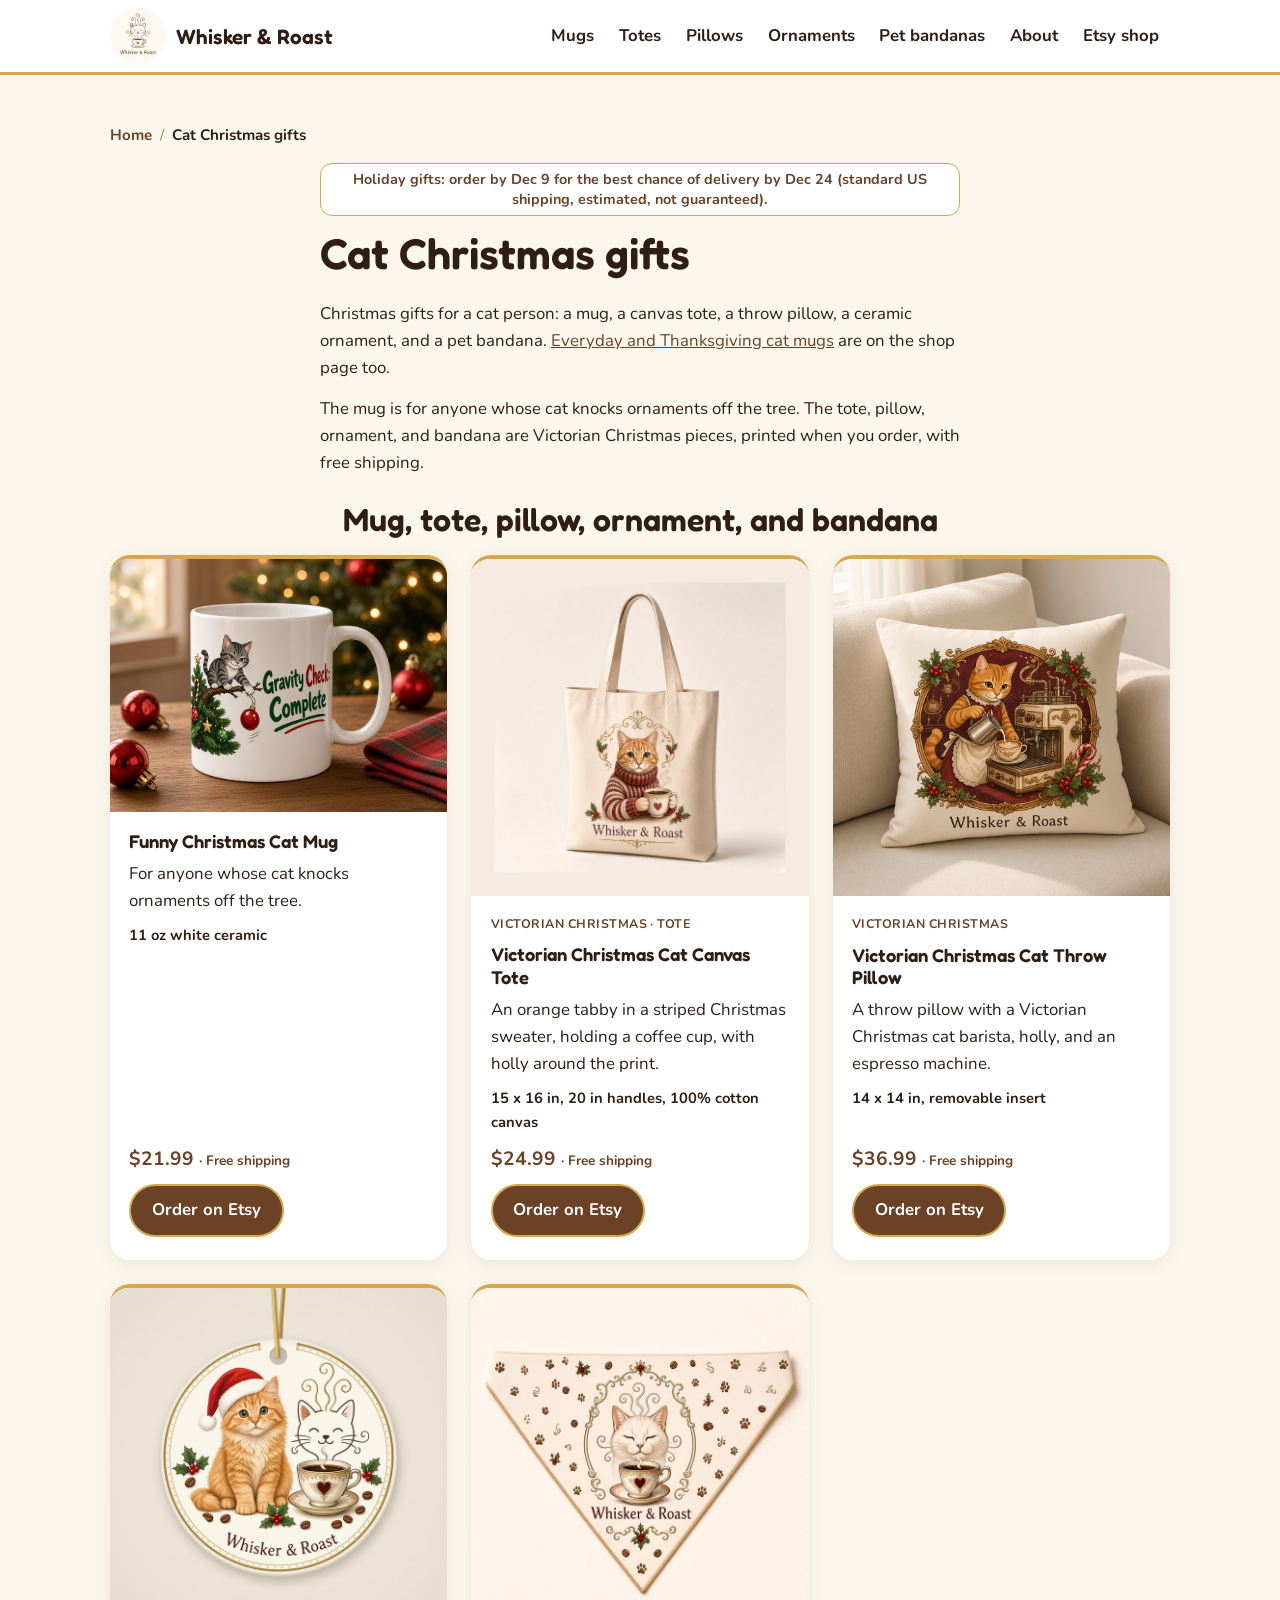
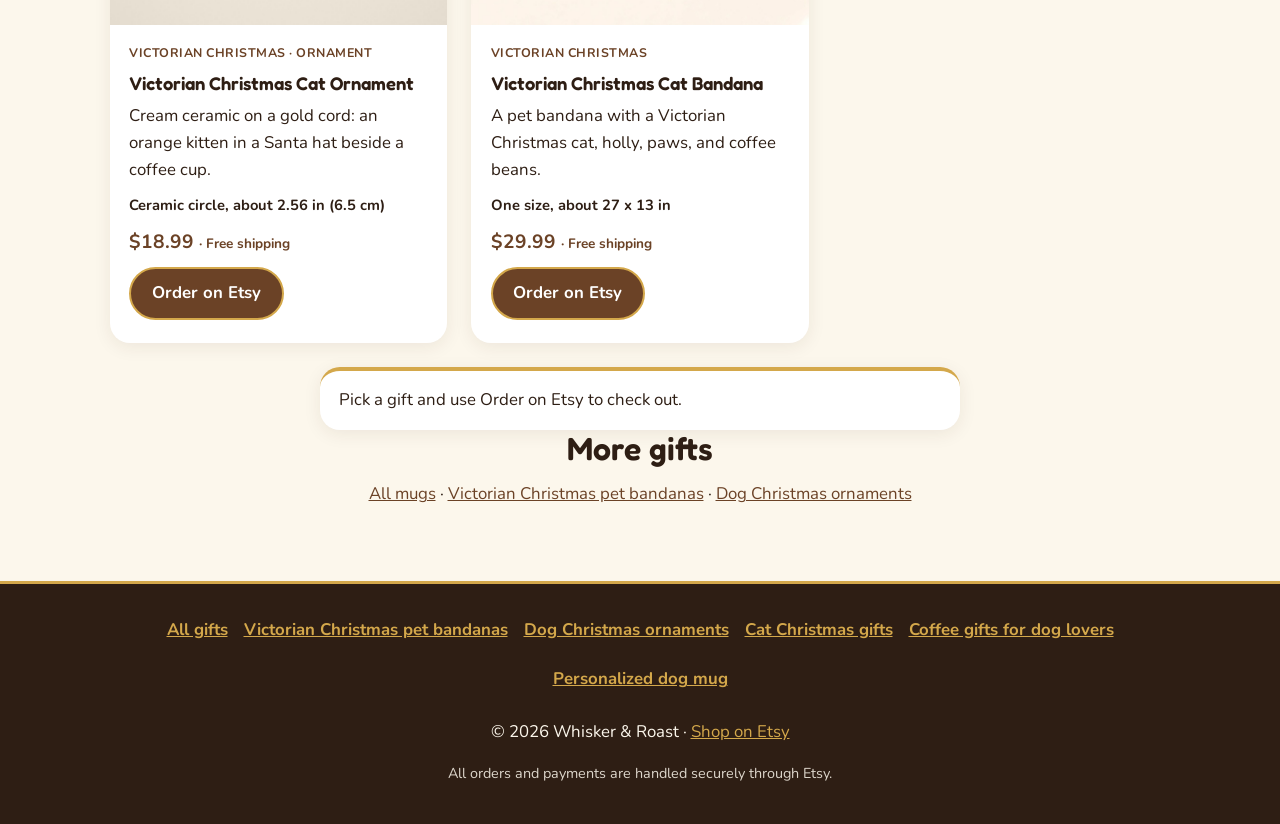
==== commit 9f4c6608: "Add a removable holiday order-by note and catalog size facts The note is one marked block on the hom" ====
--- a/cat-christmas-gifts/index.html
+++ b/cat-christmas-gifts/index.html
@@ -1,7 +1,6 @@
 <!DOCTYPE html>
 <html lang="en">
 <head>
-  <script>document.documentElement.classList.add("js");</script>
   <meta charset="utf-8">
   <meta name="viewport" content="width=device-width, initial-scale=1">
   <title>Cat Christmas Gifts — Whisker &amp; Roast</title>
@@ -161,6 +160,7 @@
         "@type": "Brand",
         "name": "Whisker & Roast"
       },
+      "size": "11 oz white ceramic",
       "offers": {
         "@type": "Offer",
         "url": "https://www.etsy.com/listing/4608947349/funny-christmas-cat-mug-cat-knocking",
@@ -188,6 +188,7 @@
         "@type": "Brand",
         "name": "Whisker & Roast"
       },
+      "size": "15 x 16 in, 20 in handles, 100% cotton canvas",
       "offers": {
         "@type": "Offer",
         "url": "https://www.etsy.com/listing/4610541437/victorian-christmas-cat-canvas-tote",
@@ -215,6 +216,7 @@
         "@type": "Brand",
         "name": "Whisker & Roast"
       },
+      "size": "14 x 14 in, removable insert",
       "offers": {
         "@type": "Offer",
         "url": "https://www.etsy.com/listing/4610563064/victorian-christmas-cat-throw-pillow",
@@ -242,6 +244,7 @@
         "@type": "Brand",
         "name": "Whisker & Roast"
       },
+      "size": "Ceramic circle, about 2.56 in (6.5 cm)",
       "offers": {
         "@type": "Offer",
         "url": "https://www.etsy.com/listing/4610562234/victorian-christmas-cat-ornament-whisker",
@@ -269,6 +272,7 @@
         "@type": "Brand",
         "name": "Whisker & Roast"
       },
+      "size": "One size, about 27 x 13 in",
       "offers": {
         "@type": "Offer",
         "url": "https://www.etsy.com/listing/4610562736/victorian-christmas-cat-bandana-whisker",
@@ -321,6 +325,9 @@
         </ol>
       </nav>
       <div class="page-intro">
+        <!-- HOLIDAY-ORDER-BY start: delete this block after the holidays -->
+        <p class="holiday-note">Holiday gifts: order by Dec 9 for the best chance of delivery by Dec 24 (standard US shipping, estimated, not guaranteed).</p>
+        <!-- HOLIDAY-ORDER-BY end -->
         <h1>Cat Christmas gifts</h1>
         <p>Christmas gifts for a cat person: a mug, a canvas tote, a throw pillow, a ceramic ornament, and a pet bandana. <a href="/?pet=cat#mugs">Everyday and Thanksgiving cat mugs</a> are on the shop page too.</p>
         <p>The mug is for anyone whose cat knocks ornaments off the tree. The tote, pillow, ornament, and bandana are Victorian Christmas pieces, printed when you order, with free shipping.</p>
@@ -332,7 +339,7 @@
         <div class="card-body">
           <h3>Funny Christmas Cat Mug</h3>
           <p>For anyone whose cat knocks ornaments off the tree.</p>
-          <p class="facts">White coffee mug · printed when you order</p>
+          <p class="facts">11 oz white ceramic</p>
           <p class="price">$21.99 <span>· Free shipping</span></p>
           <a class="btn" href="https://www.etsy.com/listing/4608947349/funny-christmas-cat-mug-cat-knocking" target="_blank" rel="noopener" aria-label="Order Funny Christmas Cat Mug on Etsy (opens in a new tab)">Order on Etsy</a>
         </div>
@@ -343,7 +350,7 @@
           <p class="collection">Victorian Christmas · Tote</p>
           <h3>Victorian Christmas Cat Canvas Tote</h3>
           <p>An orange tabby in a striped Christmas sweater, holding a coffee cup, with holly around the print.</p>
-          <p class="facts">Natural canvas tote · printed when you order</p>
+          <p class="facts">15 x 16 in, 20 in handles, 100% cotton canvas</p>
           <p class="price">$24.99 <span>· Free shipping</span></p>
           <a class="btn" href="https://www.etsy.com/listing/4610541437/victorian-christmas-cat-canvas-tote" target="_blank" rel="noopener" aria-label="Order Victorian Christmas Cat Canvas Tote on Etsy (opens in a new tab)">Order on Etsy</a>
         </div>
@@ -354,7 +361,7 @@
           <p class="collection">Victorian Christmas</p>
           <h3>Victorian Christmas Cat Throw Pillow</h3>
           <p>A throw pillow with a Victorian Christmas cat barista, holly, and an espresso machine.</p>
-          <p class="facts">Throw pillow · printed when you order</p>
+          <p class="facts">14 x 14 in, removable insert</p>
           <p class="price">$36.99 <span>· Free shipping</span></p>
           <a class="btn" href="https://www.etsy.com/listing/4610563064/victorian-christmas-cat-throw-pillow" target="_blank" rel="noopener" aria-label="Order Victorian Christmas Cat Throw Pillow on Etsy (opens in a new tab)">Order on Etsy</a>
         </div>
@@ -365,7 +372,7 @@
           <p class="collection">Victorian Christmas · Ornament</p>
           <h3>Victorian Christmas Cat Ornament</h3>
           <p>Cream ceramic on a gold cord: an orange kitten in a Santa hat beside a coffee cup.</p>
-          <p class="facts">Cream ceramic · gold hanging cord</p>
+          <p class="facts">Ceramic circle, about 2.56 in (6.5 cm)</p>
           <p class="price">$18.99 <span>· Free shipping</span></p>
           <a class="btn" href="https://www.etsy.com/listing/4610562234/victorian-christmas-cat-ornament-whisker" target="_blank" rel="noopener" aria-label="Order Victorian Christmas Cat Ornament on Etsy (opens in a new tab)">Order on Etsy</a>
         </div>
@@ -376,7 +383,7 @@
           <p class="collection">Victorian Christmas</p>
           <h3>Victorian Christmas Cat Bandana</h3>
           <p>A pet bandana with a Victorian Christmas cat, holly, paws, and coffee beans.</p>
-          <p class="facts">Cream triangular pet bandana · printed when you order</p>
+          <p class="facts">One size, about 27 x 13 in</p>
           <p class="price">$29.99 <span>· Free shipping</span></p>
           <a class="btn" href="https://www.etsy.com/listing/4610562736/victorian-christmas-cat-bandana-whisker" target="_blank" rel="noopener" aria-label="Order Victorian Christmas Cat Bandana on Etsy (opens in a new tab)">Order on Etsy</a>
         </div>
@@ -391,7 +398,7 @@
   </main>
   <footer class="site-footer">
     <div class="wrap">
-      <nav class="footer-links" aria-label="Gift pages">
+      <nav class="footer-links" aria-label="Popular gifts">
         <a href="/">All gifts</a>
         <a href="/victorian-christmas-pet-bandana/">Victorian Christmas pet bandanas</a>
         <a href="/dog-christmas-ornaments/">Dog Christmas ornaments</a>
--- a/css/style.css
+++ b/css/style.css
@@ -1,5 +1,6 @@
 :root{--cream:#FCF7EC;--brown:#2E1E14;--coffee:#6B4226;--gold:#D4A84B;--golddk:#A9802F;--wash:#EFDFC0;--white:#fff}
 *{box-sizing:border-box}html{scroll-behavior:smooth}
+[hidden]{display:none !important}
 body{margin:0;background:var(--cream);color:var(--brown);font:1.05rem/1.6 Nunito,system-ui,sans-serif}
 h1,h2,h3{font-family:Fredoka,Nunito,sans-serif;font-weight:600;line-height:1.2;margin:0 0 .5em}
 a{color:var(--coffee)}img{max-width:100%;height:auto;display:block}
@@ -29,14 +30,19 @@
 .hero-inner{display:flex;flex-direction:column;gap:1.1rem;padding-top:1.35rem;padding-bottom:1.15rem}
 .hero h1{font-size:clamp(1.9rem,4.4vw,2.75rem);margin-bottom:.35rem}
 .hero p{font-size:1.08rem;max-width:42rem;margin:0}
+/* HOLIDAY-ORDER-BY: remove this rule when the notice blocks are deleted from the HTML. */
+.holiday-note,.hero p.holiday-note,.page-intro p.holiday-note{max-width:40rem;margin:0 0 .7rem;padding:.38rem .8rem;background:var(--white);color:var(--coffee);border:1px solid var(--gold);border-radius:12px;font-size:.9rem;font-weight:700;line-height:1.35;text-align:center}
+.hero p.holiday-note{background:rgba(255,255,255,.8)}
 .hero-picks{display:grid;grid-template-columns:repeat(3,minmax(0,1fr));gap:.75rem;list-style:none;margin:0;padding:0}
 .hero-picks a{display:flex;flex-direction:column;background:var(--white);color:var(--brown);text-decoration:none;border-radius:16px;overflow:hidden;border-top:4px solid var(--gold);box-shadow:0 4px 18px rgba(61,43,31,.08);font-weight:700;min-height:44px}
 .hero-picks a:hover,.hero-picks a:focus-visible{color:var(--coffee)}
 .hero-photo{position:relative}
 .hero-picks img{width:100%;aspect-ratio:4/3;object-fit:cover;background:var(--cream)}
-.hero-caption{padding:.45rem .65rem .65rem;font-size:.95rem}
-.hero-sample{color:var(--coffee)}
+.hero-caption{padding:.45rem .65rem .65rem;font-size:.95rem;line-height:1.25}
+.hero-short{display:none}
+.hero-sample{display:block;margin-top:.12rem;color:var(--coffee);font-size:.8rem}
 @media(min-width:721px){.hero-sample{display:none}}
+@media(max-width:720px){.hero-full{display:none}.hero-short{display:block}}
 .cta{display:flex;gap:.8rem;flex-wrap:wrap;margin-top:1rem}
 .btn{display:inline-flex;align-items:center;justify-content:center;min-height:44px;background:var(--coffee);color:#fff;border:2px solid var(--gold);text-decoration:none;font-weight:700;padding:.7rem 1.3rem;border-radius:999px;transition:background .2s}
 .btn:hover,.btn:focus{background:var(--gold);color:var(--brown)}
@@ -89,14 +95,15 @@
   .header-inner{flex-wrap:nowrap;padding-top:.4rem;padding-bottom:.4rem;gap:.5rem}
   .site-nav{margin-left:auto;gap:.35rem}
   .hero p{font-size:1rem}
-  .hero-inner{gap:.85rem;padding-top:1rem;padding-bottom:.75rem}
-  .cta{margin-top:.75rem}
+  .hero p.holiday-note,.page-intro p.holiday-note{margin:0 0 .3rem;padding:.26rem .6rem;font-size:.8rem;line-height:1.3}
+  .hero-inner{gap:.45rem;padding-top:.45rem;padding-bottom:.55rem}
+  .cta{margin-top:.5rem}
   .hero-picks img{height:9.25rem;aspect-ratio:auto;object-fit:cover;object-position:center 42%}
   .hero-picks .sample-badge{display:none}
   .nav-etsy{display:inline-flex;padding:.4rem .55rem}
   .nav-panel .nav-shop{display:none}
-  .js .nav-toggle{display:inline-flex}
-  .js .nav-panel{display:none;position:absolute;left:0;right:0;top:100%;z-index:6;flex-direction:column;flex-wrap:nowrap;align-items:stretch;background:var(--white);border-bottom:3px solid var(--gold);padding:.35rem 1.1rem .75rem;box-shadow:0 12px 24px rgba(46,30,20,.12);max-height:calc(100vh - 4.5rem);overflow:auto}
-  .js .nav-panel.is-open{display:flex}
-  .js .nav-panel a{width:100%;border-radius:12px;padding:.65rem .7rem}
+  .nav-ready .nav-toggle{display:inline-flex}
+  .nav-ready .nav-panel{display:none;position:absolute;left:0;right:0;top:100%;z-index:6;flex-direction:column;flex-wrap:nowrap;align-items:stretch;background:var(--white);border-bottom:3px solid var(--gold);padding:.35rem 1.1rem .75rem;box-shadow:0 12px 24px rgba(46,30,20,.12);max-height:calc(100vh - 4.5rem);overflow:auto}
+  .nav-ready .nav-panel.is-open{display:flex}
+  .nav-ready .nav-panel a{width:100%;border-radius:12px;padding:.65rem .7rem}
 }
